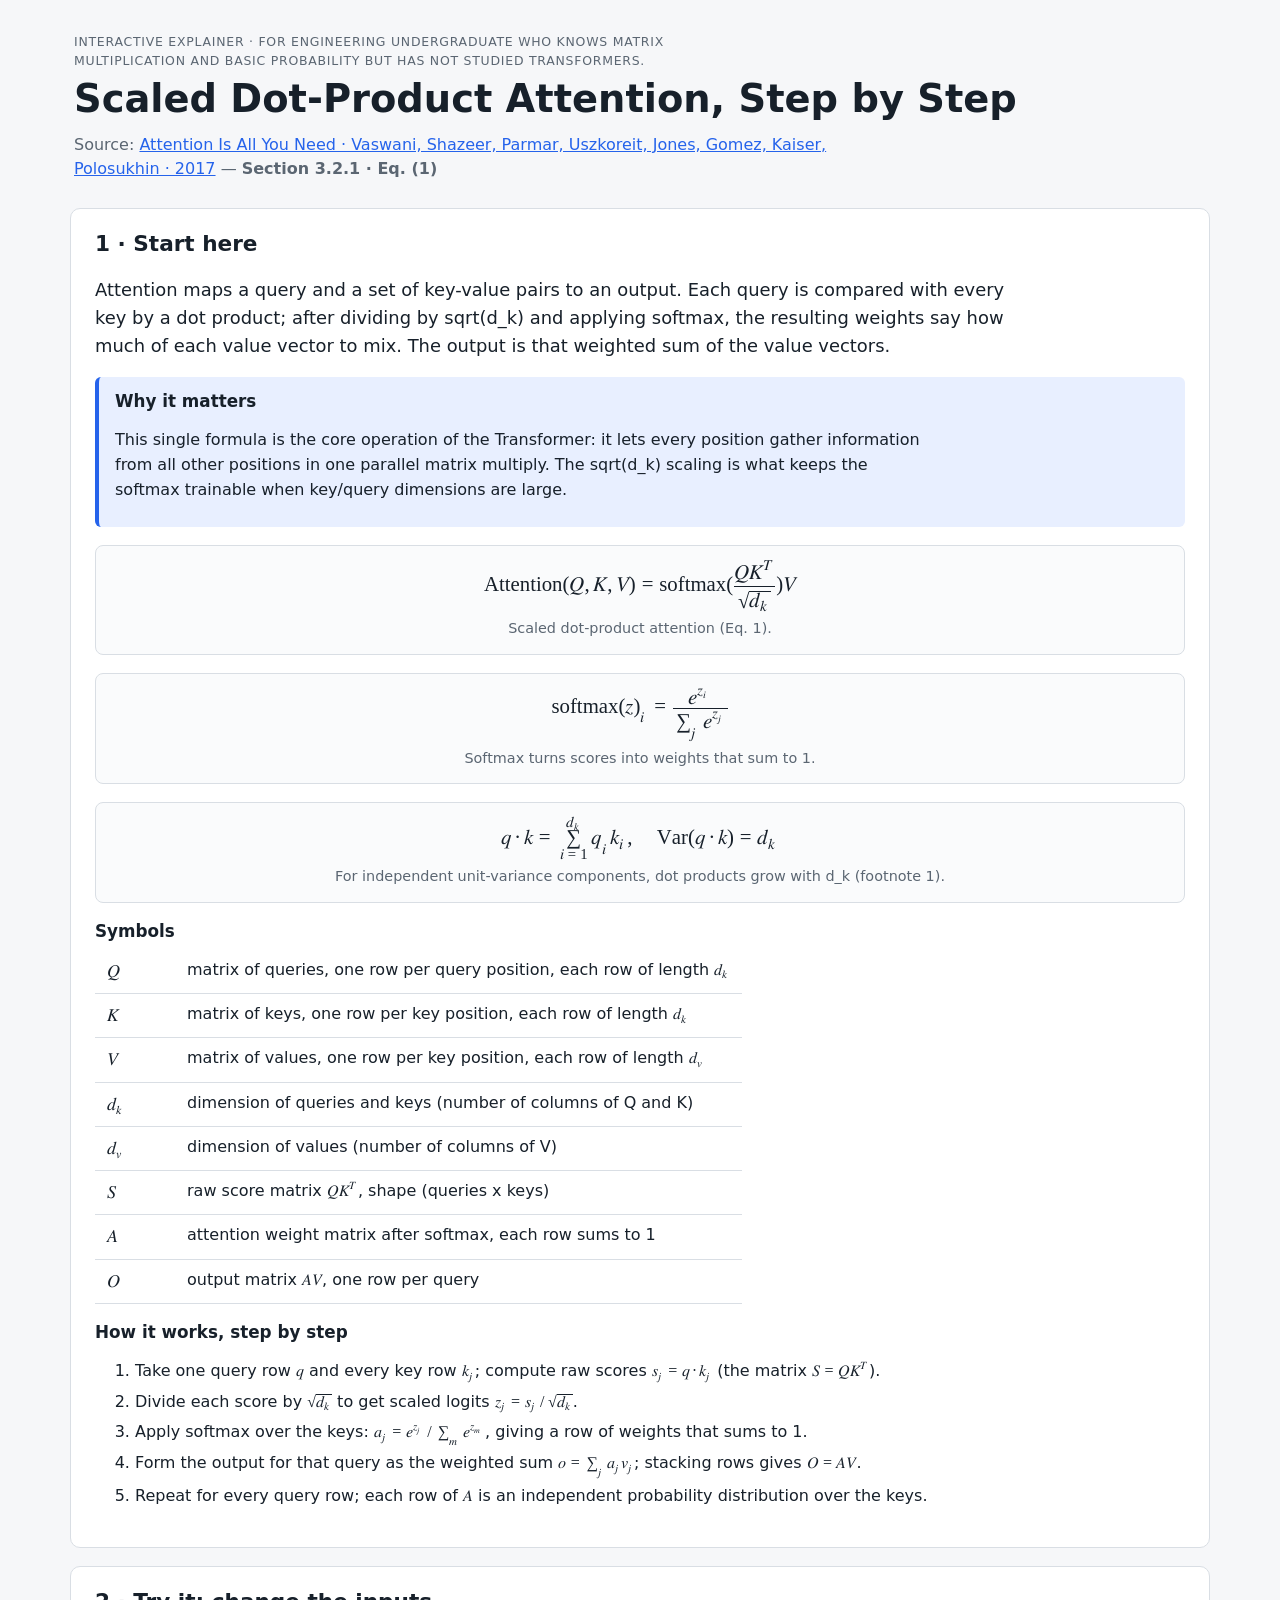
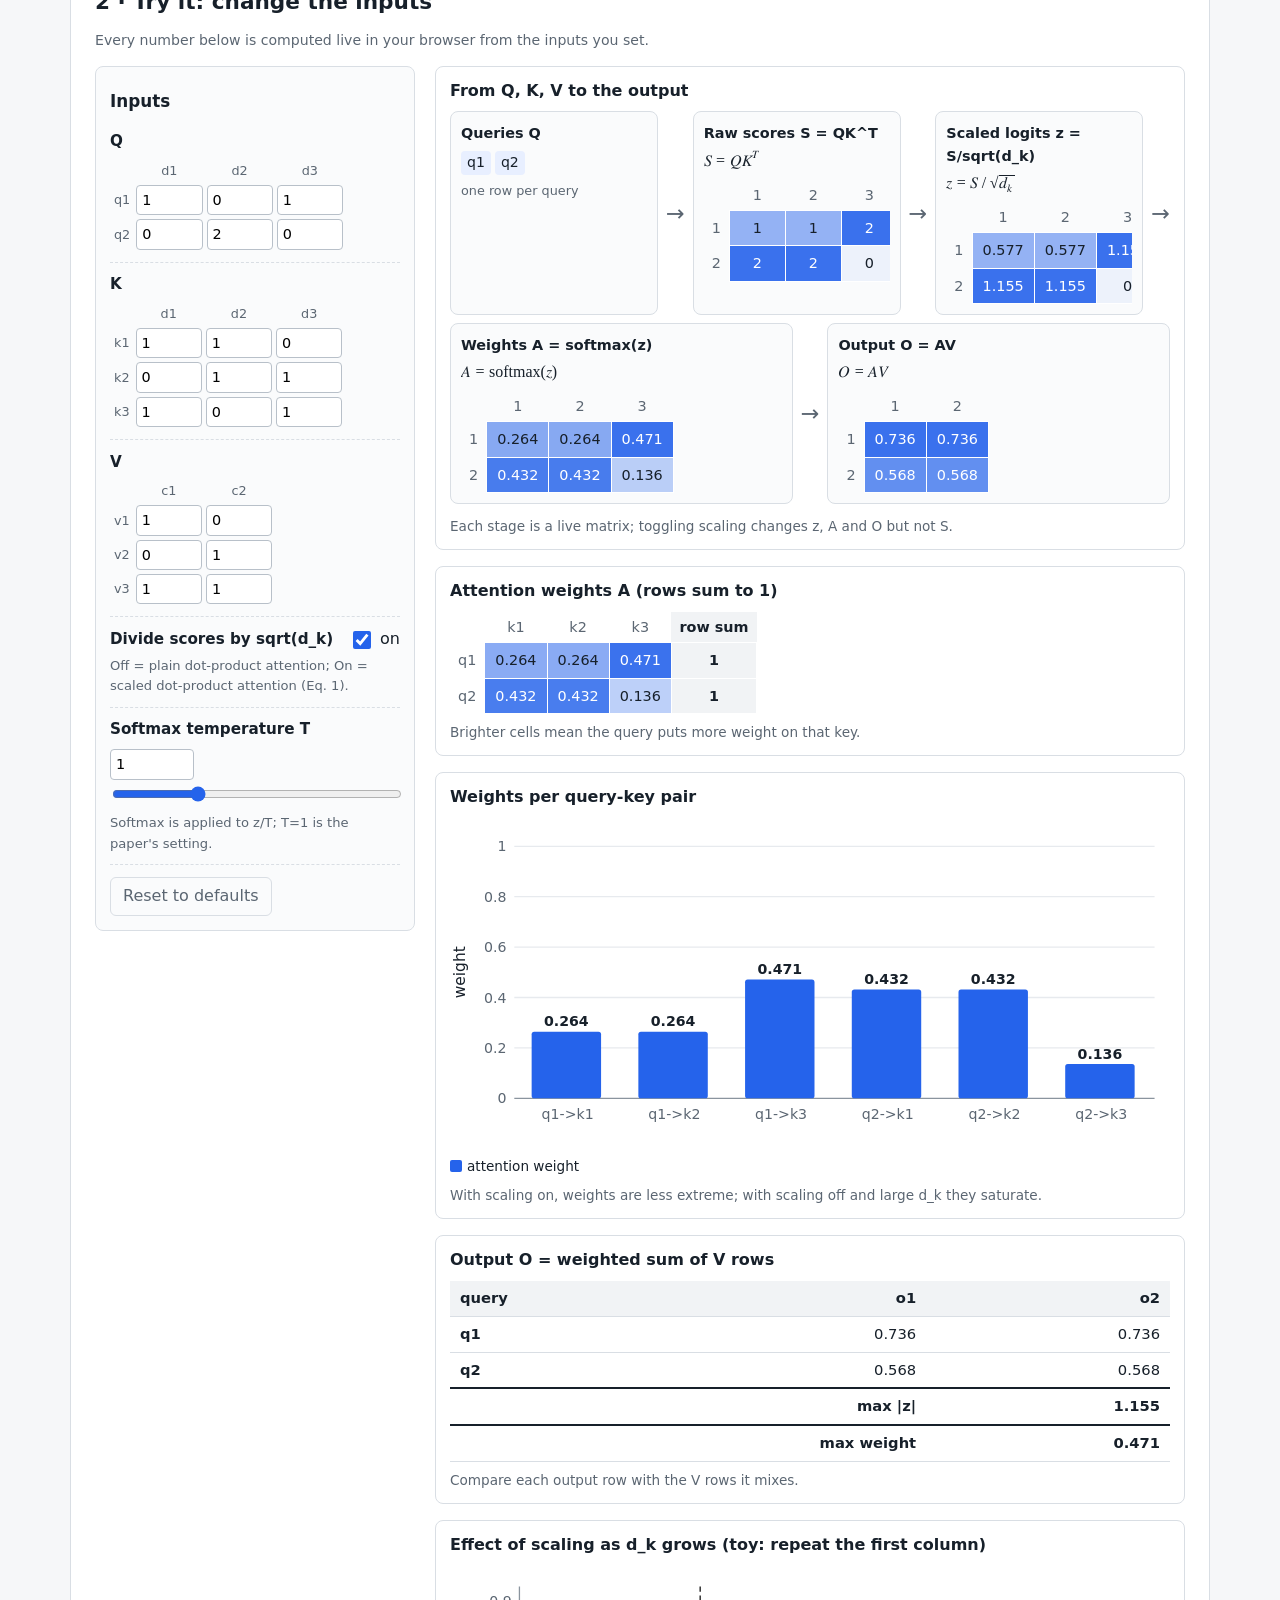
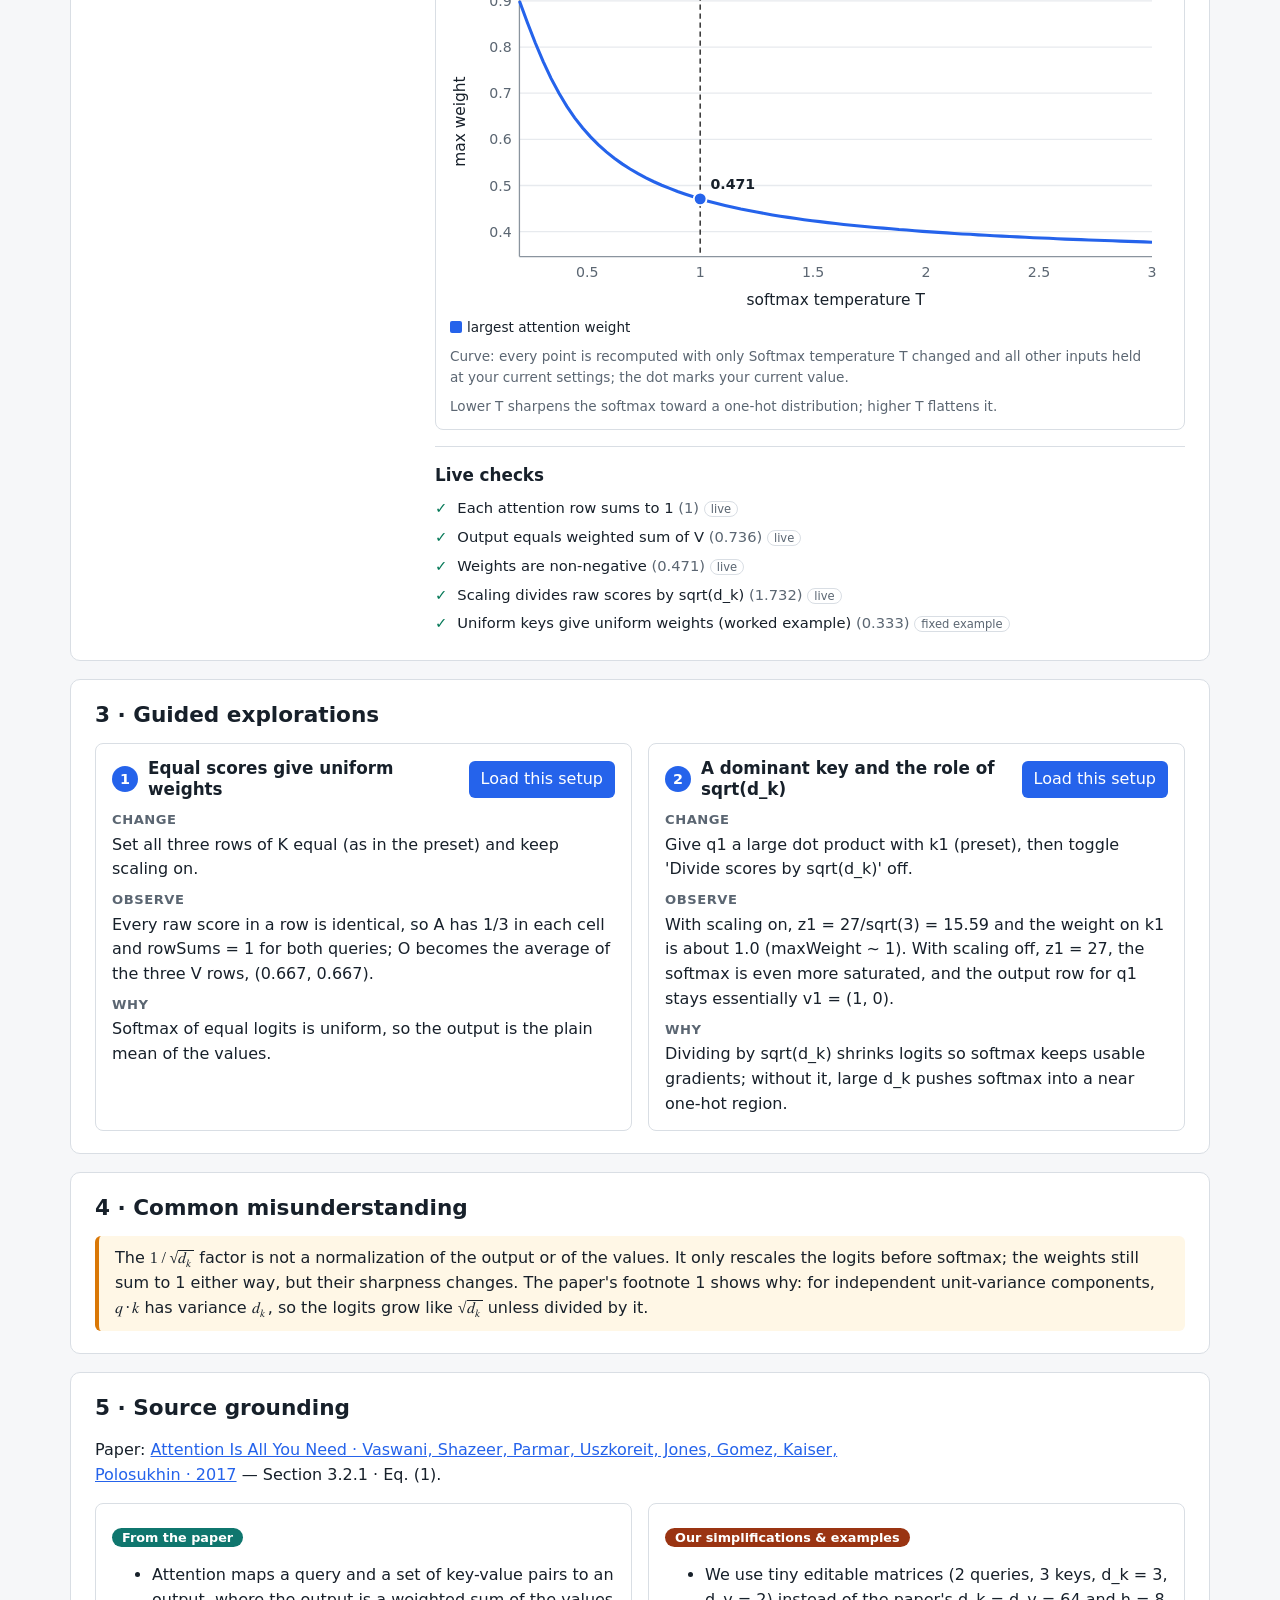
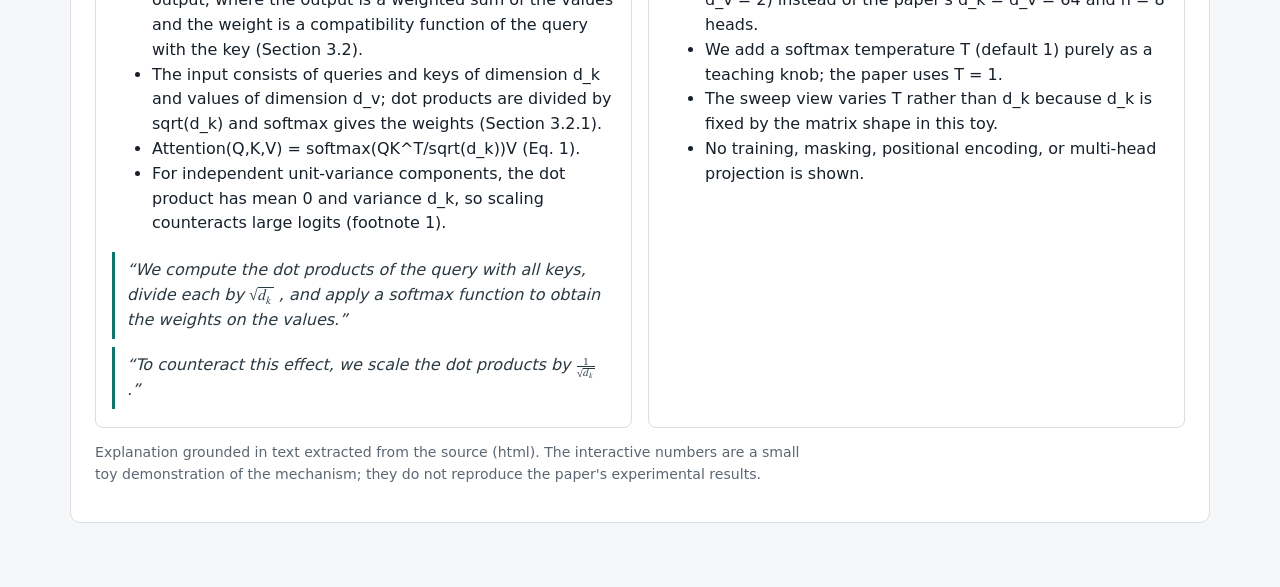
==== examples/attention/out/index.html @ ac7a3493 "Document architecture and add example input/output pairs" ====
<!doctype html>
<html lang="en">
<head>
<meta charset="utf-8">
<meta name="viewport" content="width=device-width, initial-scale=1">
<title>Scaled Dot-Product Attention, Step by Step</title>
<style>
:root {
  --bg: #f6f7f9; --card: #ffffff; --ink: #17202a; --muted: #5b6672; --line: #d9dee4;
  --accent: #2563eb; --accent-soft: #e8efff; --ok: #047857; --bad: #b91c1c; --warn-bg: #fff7e6;
  --paper: #0f766e; --ours: #9a3412;
  color-scheme: light;
  font-family: system-ui, -apple-system, "Segoe UI", Roboto, sans-serif;
  background: var(--bg); color: var(--ink);
}
* { box-sizing: border-box; }
body { margin: 0; line-height: 1.55; font-size: 16px; }
main { max-width: 1180px; margin: 0 auto; padding: 24px 20px 64px; }
h1, h2, h3 { line-height: 1.25; }
h1 { font-size: clamp(1.7rem, 3.2vw, 2.4rem); margin: 4px 0 10px; }
h2 { font-size: 1.35rem; margin: 0 0 14px; }
h3 { font-size: 1.05rem; margin: 18px 0 8px; }
p { max-width: 80ch; }
a { color: var(--accent); }
section { background: var(--card); border: 1px solid var(--line); border-radius: 10px; padding: 22px 24px; margin-top: 18px; }
.hero { padding: 8px 4px; }
.kicker { text-transform: uppercase; letter-spacing: .06em; font-size: .78rem; color: var(--muted); margin: 0; }
.paper { color: var(--muted); margin: 0; overflow-wrap: anywhere; }
.lead { font-size: 1.12rem; }
.why { background: var(--accent-soft); border-left: 4px solid var(--accent); padding: 4px 16px 8px; border-radius: 6px; }
.why h3 { margin-top: 10px; }
.equation { margin: 18px 0; padding: 14px; background: #fafbfc; border: 1px solid var(--line); border-radius: 8px; overflow-x: auto; }
.equation math { font-size: 1.3em; }
.equation figcaption { font-size: .9rem; color: var(--muted); text-align: center; margin-top: 6px; }
table { border-collapse: collapse; }
.symbols th, .symbols td { border-bottom: 1px solid var(--line); padding: 8px 12px; text-align: left; vertical-align: top; }
.symbols th { min-width: 80px; font-weight: 400; font-size: 1.1em; }
.walk li { margin-bottom: 6px; }
.small { font-size: .88rem; }
.muted { color: var(--muted); }
.scroll-x { overflow-x: auto; max-width: 100%; }

.lab { display: grid; grid-template-columns: minmax(250px, 320px) minmax(0, 1fr); gap: 20px; align-items: start; }
.panel { background: #fafbfc; border: 1px solid var(--line); border-radius: 8px; padding: 6px 14px 14px; position: sticky; top: 10px; max-height: calc(100vh - 20px); overflow-y: auto; }
.ctl { padding: 10px 0; border-bottom: 1px dashed var(--line); }
.ctl-head { display: flex; justify-content: space-between; align-items: center; gap: 8px; flex-wrap: wrap; }
.ctl-label { font-weight: 600; font-size: .95rem; }
.ctl-help { font-size: .82rem; color: var(--muted); margin-top: 4px; }
.ctl input[type=range] { width: 100%; margin-top: 6px; accent-color: var(--accent); }
.ctl input[type=number] { width: 5.8em; padding: 3px 5px; border: 1px solid #b8c0c9; border-radius: 4px; font: inherit; font-size: .9rem; }
.ctl select { width: 100%; margin-top: 6px; padding: 5px; font: inherit; }
.vec-grid { display: grid; grid-template-columns: repeat(auto-fill, minmax(84px, 1fr)); gap: 6px; margin-top: 6px; }
.vec-cell { display: flex; flex-direction: column; font-size: .8rem; color: var(--muted); }
.vec-cell input { width: 100% !important; }
.mat-input { margin-top: 6px; font-size: .8rem; }
.mat-input th { color: var(--muted); font-weight: 500; padding: 2px 4px; }
.mat-input td { padding: 2px; }
.mat-input input { width: 4.6em !important; }
.switch { display: inline-flex; align-items: center; gap: 6px; cursor: pointer; }
.switch input { width: 18px; height: 18px; accent-color: var(--accent); }
button { font: inherit; cursor: pointer; border-radius: 6px; }
.ghost { margin-top: 12px; background: none; border: 1px solid var(--line); padding: 6px 12px; color: var(--muted); }
.ghost:hover { border-color: var(--accent); color: var(--accent); }

.stage { min-width: 0; }
#views { display: grid; grid-template-columns: repeat(auto-fit, minmax(min(100%, 420px), 1fr)); gap: 16px; }
.view { margin: 0; border: 1px solid var(--line); border-radius: 8px; padding: 12px 14px; background: #fff; min-width: 0; }
.view.wide, .view-pipeline, .view-table { grid-column: 1 / -1; }
.view figcaption { font-weight: 600; margin-bottom: 8px; }
.caption { font-size: .85rem; color: var(--muted); margin: 8px 0 0; }
svg.chart { width: 100%; height: auto; display: block; font-family: inherit; }
svg .grid { stroke: #e7eaee; }
svg .axis { stroke: #8a949e; }
svg .tick { font-size: 11px; fill: var(--muted); }
svg .val { font-size: 11px; fill: var(--ink); font-weight: 600; }
svg .axis-label { font-size: 12px; fill: var(--ink); }
svg .marker { stroke: #111; stroke-dasharray: 4 3; }
.custom-svg svg { width: 100%; height: auto; max-height: 420px; }
.legend { display: flex; flex-wrap: wrap; gap: 14px; font-size: .85rem; margin-top: 4px; }
.legend i { display: inline-block; width: 12px; height: 12px; border-radius: 2px; margin-right: 5px; vertical-align: -1px; }
.heat { font-variant-numeric: tabular-nums; font-size: .9rem; }
.heat th { color: var(--muted); font-weight: 500; padding: 4px 8px; }
.heat td { padding: 6px 10px; text-align: center; border: 1px solid #fff; min-width: 56px; }
.heat .sum { background: #f1f3f5; font-weight: 600; color: var(--ink); }
.data { font-variant-numeric: tabular-nums; width: 100%; font-size: .92rem; }
.data th, .data td { padding: 6px 10px; border-bottom: 1px solid var(--line); text-align: right; }
.data th:first-child { text-align: left; }
.data tr:first-child th { background: #f1f3f5; text-align: right; }
.data tr:first-child th:first-child { text-align: left; }
.data .foot th, .data .foot td { font-weight: 700; border-top: 2px solid var(--ink); text-align: right; }
.pipeline { display: flex; flex-wrap: wrap; align-items: stretch; gap: 8px; padding-bottom: 4px; }
.step { flex: 1 1 170px; min-width: 0; overflow-x: auto; border: 1px solid var(--line); border-radius: 8px; padding: 10px; background: #fafbfc; }
.step-label { font-weight: 600; font-size: .9rem; }
.step-math { margin: 4px 0; overflow-x: auto; }
.step-value { margin-top: 6px; }
.step-note { font-size: .8rem; color: var(--muted); margin-top: 6px; }
.arrow { align-self: center; font-size: 1.4rem; color: var(--muted); }
.chips { display: flex; flex-wrap: wrap; gap: 4px; }
.chips span { background: var(--accent-soft); border-radius: 4px; padding: 1px 6px; font-variant-numeric: tabular-nums; font-size: .88rem; }
.big { font-size: 1.4rem; font-weight: 700; font-variant-numeric: tabular-nums; }
.readout { display: grid; grid-template-columns: repeat(auto-fit, minmax(150px, 1fr)); gap: 10px; }
.ro { border: 1px solid var(--line); border-radius: 8px; padding: 10px; }
.ro-label { font-size: .85rem; color: var(--muted); }
.ro-value { font-size: 1.45rem; font-weight: 700; font-variant-numeric: tabular-nums; }
.ro-note { font-size: .8rem; color: var(--muted); }
.unit { font-size: .9rem; font-weight: 500; color: var(--muted); }
.warn { background: var(--warn-bg); border: 1px solid #f0c36d; padding: 8px 12px; border-radius: 6px; margin-bottom: 12px; }
.checks { margin-top: 16px; border-top: 1px solid var(--line); }
.checks ul { list-style: none; padding: 0; margin: 0; }
.checks li { padding: 3px 0; font-size: .92rem; }
.checks .mark { display: inline-block; width: 1.2em; font-weight: 700; }
.checks .pass .mark { color: var(--ok); }
.checks .fail .mark { color: var(--bad); }
.checks .shown { color: var(--muted); font-variant-numeric: tabular-nums; }
.checks .tag { font-size: .72rem; color: var(--muted); border: 1px solid var(--line); border-radius: 10px; padding: 0 6px; }

.explorations { display: grid; grid-template-columns: repeat(auto-fit, minmax(min(100%, 380px), 1fr)); gap: 16px; }
.explore { border: 1px solid var(--line); border-radius: 8px; padding: 14px 16px; }
.explore header { display: flex; align-items: center; gap: 10px; flex-wrap: wrap; }
.explore h3 { margin: 0; flex: 1; }
.num { background: var(--accent); color: #fff; border-radius: 50%; width: 26px; height: 26px; display: inline-grid; place-items: center; font-weight: 700; font-size: .9rem; }
.preset { background: var(--accent); color: #fff; border: 0; padding: 6px 12px; }
.preset:hover, .preset.active { background: #1d4ed8; }
.explore dl { margin: 10px 0 0; }
.explore dt { font-weight: 700; font-size: .82rem; text-transform: uppercase; letter-spacing: .04em; color: var(--muted); margin-top: 8px; }
.explore dd { margin: 2px 0 0; }
.callout { background: var(--warn-bg); border-left: 4px solid #d97706; padding: 10px 16px; border-radius: 6px; }
.grid2 { display: grid; grid-template-columns: repeat(auto-fit, minmax(min(100%, 320px), 1fr)); gap: 16px; }
.ground { border: 1px solid var(--line); border-radius: 8px; padding: 4px 16px 10px; }
.badge { font-size: .8rem; padding: 2px 10px; border-radius: 12px; color: #fff; }
.badge.paper { background: var(--paper); }
.badge.ours { background: var(--ours); }
blockquote { margin: 8px 0; padding: 6px 12px; border-left: 3px solid var(--paper); color: #2b3a42; font-style: italic; }
code.tex { background: #f1f3f5; padding: 1px 4px; border-radius: 3px; }
@media (max-width: 820px) {
  .lab { grid-template-columns: 1fr; }
  .panel { position: static; max-height: none; }
  section { padding: 16px; }
  main { padding: 16px 14px 48px; }
}

</style>
</head>
<body>
<main>

<header class="hero">
  <p class="kicker">Interactive explainer · for Engineering undergraduate who knows matrix multiplication and basic probability but has not studied Transformers.</p>
  <h1>Scaled Dot-Product Attention, Step by Step</h1>
  <p class="paper">Source: <a href="https://arxiv.org/html/1706.03762v7">Attention Is All You Need · Vaswani, Shazeer, Parmar, Uszkoreit, Jones, Gomez, Kaiser, Polosukhin · 2017</a> — <strong>Section 3.2.1 · Eq. (1)</strong></p>
</header>

<section id="start" aria-labelledby="h-start">
  <h2 id="h-start">1 · Start here</h2>
  <p class="lead">Attention maps a query and a set of key-value pairs to an output. Each query is compared with every key by a dot product; after dividing by sqrt(d_k) and applying softmax, the resulting weights say how much of each value vector to mix. The output is that weighted sum of the value vectors.</p>
  <div class="why"><h3>Why it matters</h3><p>This single formula is the core operation of the Transformer: it lets every position gather information from all other positions in one parallel matrix multiply. The sqrt(d_k) scaling is what keeps the softmax trainable when key/query dimensions are large.</p></div>
  <figure class='equation'><math xmlns="http://www.w3.org/1998/Math/MathML" display="block"><mrow><mrow><mi mathvariant="normal">A</mi><mi mathvariant="normal">t</mi><mi mathvariant="normal">t</mi><mi mathvariant="normal">e</mi><mi mathvariant="normal">n</mi><mi mathvariant="normal">t</mi><mi mathvariant="normal">i</mi><mi mathvariant="normal">o</mi><mi mathvariant="normal">n</mi></mrow><mo stretchy="false">&#x00028;</mo><mi>Q</mi><mo>&#x0002C;</mo><mi>K</mi><mo>&#x0002C;</mo><mi>V</mi><mo stretchy="false">&#x00029;</mo><mo>&#x0003D;</mo><mrow><mi mathvariant="normal">s</mi><mi mathvariant="normal">o</mi><mi mathvariant="normal">f</mi><mi mathvariant="normal">t</mi><mi mathvariant="normal">m</mi><mi mathvariant="normal">a</mi><mi mathvariant="normal">x</mi></mrow><mspace width="negativethinmathspace" /><mrow><mo stretchy="true" fence="true" form="prefix">&#x00028;</mo><mfrac><mrow><mi>Q</mi><msup><mi>K</mi><mrow><mi>T</mi></mrow></msup></mrow><mrow><msqrt><mrow><msub><mi>d</mi><mrow><mi>k</mi></mrow></msub></mrow></msqrt></mrow></mfrac><mo stretchy="true" fence="true" form="postfix">&#x00029;</mo></mrow><mi>V</mi></mrow></math><figcaption>Scaled dot-product attention (Eq. 1).</figcaption></figure><figure class='equation'><math xmlns="http://www.w3.org/1998/Math/MathML" display="block"><mrow><mrow><mi mathvariant="normal">s</mi><mi mathvariant="normal">o</mi><mi mathvariant="normal">f</mi><mi mathvariant="normal">t</mi><mi mathvariant="normal">m</mi><mi mathvariant="normal">a</mi><mi mathvariant="normal">x</mi></mrow><mo stretchy="false">&#x00028;</mo><mi>z</mi><msub><mo stretchy="false">&#x00029;</mo><mi>i</mi></msub><mo>&#x0003D;</mo><mfrac><mrow><msup><mi>e</mi><mrow><msub><mi>z</mi><mi>i</mi></msub></mrow></msup></mrow><mrow><msub><mo>&#x02211;</mo><mi>j</mi></msub><msup><mi>e</mi><mrow><msub><mi>z</mi><mi>j</mi></msub></mrow></msup></mrow></mfrac></mrow></math><figcaption>Softmax turns scores into weights that sum to 1.</figcaption></figure><figure class='equation'><math xmlns="http://www.w3.org/1998/Math/MathML" display="block"><mrow><mi>q</mi><mo>&#x000B7;</mo><mi>k</mi><mo>&#x0003D;</mo><munderover><mo>&#x02211;</mo><mrow><mi>i</mi><mo>&#x0003D;</mo><mn>1</mn></mrow><mrow><msub><mi>d</mi><mrow><mi>k</mi></mrow></msub></mrow></munderover><msub><mi>q</mi><mrow><mi>i</mi></mrow></msub><msub><mi>k</mi><mrow><mi>i</mi></mrow></msub><mo>&#x0002C;</mo><mspace width="1em" /><mrow><mi mathvariant="normal">V</mi><mi mathvariant="normal">a</mi><mi mathvariant="normal">r</mi></mrow><mo stretchy="false">&#x00028;</mo><mi>q</mi><mo>&#x000B7;</mo><mi>k</mi><mo stretchy="false">&#x00029;</mo><mo>&#x0003D;</mo><msub><mi>d</mi><mrow><mi>k</mi></mrow></msub></mrow></math><figcaption>For independent unit-variance components, dot products grow with d_k (footnote 1).</figcaption></figure>
  <h3>Symbols</h3>
  <div class="scroll-x"><table class="symbols"><tbody><tr><th scope='row'><math xmlns="http://www.w3.org/1998/Math/MathML" display="inline"><mrow><mi>Q</mi></mrow></math></th><td>matrix of queries, one row per query position, each row of length <math xmlns="http://www.w3.org/1998/Math/MathML" display="inline"><mrow><msub><mi>d</mi><mi>k</mi></msub></mrow></math></td></tr><tr><th scope='row'><math xmlns="http://www.w3.org/1998/Math/MathML" display="inline"><mrow><mi>K</mi></mrow></math></th><td>matrix of keys, one row per key position, each row of length <math xmlns="http://www.w3.org/1998/Math/MathML" display="inline"><mrow><msub><mi>d</mi><mi>k</mi></msub></mrow></math></td></tr><tr><th scope='row'><math xmlns="http://www.w3.org/1998/Math/MathML" display="inline"><mrow><mi>V</mi></mrow></math></th><td>matrix of values, one row per key position, each row of length <math xmlns="http://www.w3.org/1998/Math/MathML" display="inline"><mrow><msub><mi>d</mi><mi>v</mi></msub></mrow></math></td></tr><tr><th scope='row'><math xmlns="http://www.w3.org/1998/Math/MathML" display="inline"><mrow><msub><mi>d</mi><mi>k</mi></msub></mrow></math></th><td>dimension of queries and keys (number of columns of Q and K)</td></tr><tr><th scope='row'><math xmlns="http://www.w3.org/1998/Math/MathML" display="inline"><mrow><msub><mi>d</mi><mi>v</mi></msub></mrow></math></th><td>dimension of values (number of columns of V)</td></tr><tr><th scope='row'><math xmlns="http://www.w3.org/1998/Math/MathML" display="inline"><mrow><mi>S</mi></mrow></math></th><td>raw score matrix <math xmlns="http://www.w3.org/1998/Math/MathML" display="inline"><mrow><mi>Q</mi><msup><mi>K</mi><mrow><mi>T</mi></mrow></msup></mrow></math>, shape (queries x keys)</td></tr><tr><th scope='row'><math xmlns="http://www.w3.org/1998/Math/MathML" display="inline"><mrow><mi>A</mi></mrow></math></th><td>attention weight matrix after softmax, each row sums to 1</td></tr><tr><th scope='row'><math xmlns="http://www.w3.org/1998/Math/MathML" display="inline"><mrow><mi>O</mi></mrow></math></th><td>output matrix <math xmlns="http://www.w3.org/1998/Math/MathML" display="inline"><mrow><mi>A</mi><mi>V</mi></mrow></math>, one row per query</td></tr></tbody></table></div>
  <h3>How it works, step by step</h3><ol class="walk"><li>Take one query row <math xmlns="http://www.w3.org/1998/Math/MathML" display="inline"><mrow><mi>q</mi></mrow></math> and every key row <math xmlns="http://www.w3.org/1998/Math/MathML" display="inline"><mrow><msub><mi>k</mi><mi>j</mi></msub></mrow></math>; compute raw scores <math xmlns="http://www.w3.org/1998/Math/MathML" display="inline"><mrow><msub><mi>s</mi><mi>j</mi></msub><mo>&#x0003D;</mo><mi>q</mi><mo>&#x000B7;</mo><msub><mi>k</mi><mi>j</mi></msub></mrow></math> (the matrix <math xmlns="http://www.w3.org/1998/Math/MathML" display="inline"><mrow><mi>S</mi><mo>&#x0003D;</mo><mi>Q</mi><msup><mi>K</mi><mrow><mi>T</mi></mrow></msup></mrow></math>).</li><li>Divide each score by <math xmlns="http://www.w3.org/1998/Math/MathML" display="inline"><mrow><msqrt><mrow><msub><mi>d</mi><mi>k</mi></msub></mrow></msqrt></mrow></math> to get scaled logits <math xmlns="http://www.w3.org/1998/Math/MathML" display="inline"><mrow><msub><mi>z</mi><mi>j</mi></msub><mo>&#x0003D;</mo><msub><mi>s</mi><mi>j</mi></msub><mo>&#x0002F;</mo><msqrt><mrow><msub><mi>d</mi><mi>k</mi></msub></mrow></msqrt></mrow></math>.</li><li>Apply softmax over the keys: <math xmlns="http://www.w3.org/1998/Math/MathML" display="inline"><mrow><msub><mi>a</mi><mi>j</mi></msub><mo>&#x0003D;</mo><msup><mi>e</mi><mrow><msub><mi>z</mi><mi>j</mi></msub></mrow></msup><mo>&#x0002F;</mo><msub><mo>&#x02211;</mo><mi>m</mi></msub><msup><mi>e</mi><mrow><msub><mi>z</mi><mi>m</mi></msub></mrow></msup></mrow></math>, giving a row of weights that sums to 1.</li><li>Form the output for that query as the weighted sum <math xmlns="http://www.w3.org/1998/Math/MathML" display="inline"><mrow><mi>o</mi><mo>&#x0003D;</mo><msub><mo>&#x02211;</mo><mi>j</mi></msub><msub><mi>a</mi><mi>j</mi></msub><msub><mi>v</mi><mi>j</mi></msub></mrow></math>; stacking rows gives <math xmlns="http://www.w3.org/1998/Math/MathML" display="inline"><mrow><mi>O</mi><mo>&#x0003D;</mo><mi>A</mi><mi>V</mi></mrow></math>.</li><li>Repeat for every query row; each row of <math xmlns="http://www.w3.org/1998/Math/MathML" display="inline"><mrow><mi>A</mi></mrow></math> is an independent probability distribution over the keys.</li></ol>
</section>

<section id="lab" aria-labelledby="h-lab">
  <h2 id="h-lab">2 · Try it: change the inputs</h2>
  <p class="muted small">Every number below is computed live in your browser from the inputs you set.</p>
  <div class="lab">
    <aside class="panel" aria-label="Controls">
      <h3>Inputs</h3>
      <div id="controls"></div>
      <button id="reset" type="button" class="ghost">Reset to defaults</button>
    </aside>
    <div class="stage">
      <div id="lab-error" class="warn" role="status" hidden></div>
      <div id="views"></div>
      <div class="checks"><h3>Live checks</h3><ul id="live-checks"></ul></div>
    </div>
  </div>
</section>

<section id="guided" aria-labelledby="h-guided">
  <h2 id="h-guided">3 · Guided explorations</h2>
  <div class="explorations"><article class='explore'><header><span class='num'>1</span><h3>Equal scores give uniform weights</h3><button class='preset' type='button' data-preset='0'>Load this setup</button></header><dl><dt>Change</dt><dd>Set all three rows of K equal (as in the preset) and keep scaling on.</dd><dt>Observe</dt><dd>Every raw score in a row is identical, so A has 1/3 in each cell and rowSums = 1 for both queries; O becomes the average of the three V rows, (0.667, 0.667).</dd><dt>Why</dt><dd>Softmax of equal logits is uniform, so the output is the plain mean of the values.</dd></dl></article><article class='explore'><header><span class='num'>2</span><h3>A dominant key and the role of sqrt(d_k)</h3><button class='preset' type='button' data-preset='1'>Load this setup</button></header><dl><dt>Change</dt><dd>Give q1 a large dot product with k1 (preset), then toggle 'Divide scores by sqrt(d_k)' off.</dd><dt>Observe</dt><dd>With scaling on, z1 = 27/sqrt(3) = 15.59 and the weight on k1 is about 1.0 (maxWeight ~ 1). With scaling off, z1 = 27, the softmax is even more saturated, and the output row for q1 stays essentially v1 = (1, 0).</dd><dt>Why</dt><dd>Dividing by sqrt(d_k) shrinks logits so softmax keeps usable gradients; without it, large d_k pushes softmax into a near one-hot region.</dd></dl></article></div>
</section>

<section id="pitfall" aria-labelledby="h-pitfall">
  <h2 id="h-pitfall">4 · Common misunderstanding</h2>
  <div class="callout">The <math xmlns="http://www.w3.org/1998/Math/MathML" display="inline"><mrow><mn>1</mn><mo>&#x0002F;</mo><msqrt><mrow><msub><mi>d</mi><mi>k</mi></msub></mrow></msqrt></mrow></math> factor is not a normalization of the output or of the values. It only rescales the logits before softmax; the weights still sum to 1 either way, but their sharpness changes. The paper's footnote 1 shows why: for independent unit-variance components, <math xmlns="http://www.w3.org/1998/Math/MathML" display="inline"><mrow><mi>q</mi><mo>&#x000B7;</mo><mi>k</mi></mrow></math> has variance <math xmlns="http://www.w3.org/1998/Math/MathML" display="inline"><mrow><msub><mi>d</mi><mi>k</mi></msub></mrow></math>, so the logits grow like <math xmlns="http://www.w3.org/1998/Math/MathML" display="inline"><mrow><msqrt><mrow><msub><mi>d</mi><mi>k</mi></msub></mrow></msqrt></mrow></math> unless divided by it.</div>
</section>

<section id="source" aria-labelledby="h-source">
  <h2 id="h-source">5 · Source grounding</h2>
  <p>Paper: <a href="https://arxiv.org/html/1706.03762v7">Attention Is All You Need · Vaswani, Shazeer, Parmar, Uszkoreit, Jones, Gomez, Kaiser, Polosukhin · 2017</a> — Section 3.2.1 · Eq. (1).</p>
  <div class="grid2">
    <div class="ground paper-side"><h3><span class="badge paper">From the paper</span></h3><ul class=''><li>Attention maps a query and a set of key-value pairs to an output, where the output is a weighted sum of the values and the weight is a compatibility function of the query with the key (Section 3.2).</li><li>The input consists of queries and keys of dimension d_k and values of dimension d_v; dot products are divided by sqrt(d_k) and softmax gives the weights (Section 3.2.1).</li><li>Attention(Q,K,V) = softmax(QK^T/sqrt(d_k))V (Eq. 1).</li><li>For independent unit-variance components, the dot product has mean 0 and variance d_k, so scaling counteracts large logits (footnote 1).</li></ul><blockquote>“We compute the dot products of the query with all keys, divide each by <math xmlns="http://www.w3.org/1998/Math/MathML" display="inline"><mrow><msqrt><mrow><msub><mi>d</mi><mrow><mi>k</mi></mrow></msub></mrow></msqrt></mrow></math> , and apply a softmax function to obtain the weights on the values.”</blockquote><blockquote>“To counteract this effect, we scale the dot products by <math xmlns="http://www.w3.org/1998/Math/MathML" display="inline"><mrow><mfrac><mrow><mn>1</mn></mrow><mrow><msqrt><mrow><msub><mi>d</mi><mrow><mi>k</mi></mrow></msub></mrow></msqrt></mrow></mfrac></mrow></math> .”</blockquote></div>
    <div class="ground ours"><h3><span class="badge ours">Our simplifications &amp; examples</span></h3><ul class=''><li>We use tiny editable matrices (2 queries, 3 keys, d_k = 3, d_v = 2) instead of the paper's d_k = d_v = 64 and h = 8 heads.</li><li>We add a softmax temperature T (default 1) purely as a teaching knob; the paper uses T = 1.</li><li>The sweep view varies T rather than d_k because d_k is fixed by the matrix shape in this toy.</li><li>No training, masking, positional encoding, or multi-head projection is shown.</li></ul></div>
  </div>
  <p class="muted small">Explanation grounded in text extracted from the source (html). The interactive numbers are a small toy demonstration of the mechanism; they do not reproduce the paper's experimental results.</p>
</section>

</main>
<script type="application/json" id="spec-data">{"digits": 3, "params": [{"id": "Q", "type": "matrix", "rows": 2, "cols": 3, "default": [[1, 0, 1], [0, 2, 0]], "min": -3, "max": 3, "step": 0.1, "fill": 0, "symbol": "Q", "row_labels": ["q1", "q2"], "col_labels": ["d1", "d2", "d3"], "plain_label": "Q"}, {"id": "K", "type": "matrix", "rows": 3, "cols": 3, "default": [[1, 1, 0], [0, 1, 1], [1, 0, 1]], "min": -3, "max": 3, "step": 0.1, "fill": 0, "symbol": "K", "row_labels": ["k1", "k2", "k3"], "col_labels": ["d1", "d2", "d3"], "plain_label": "K"}, {"id": "V", "type": "matrix", "rows": 3, "cols": 2, "default": [[1, 0], [0, 1], [1, 1]], "min": -3, "max": 3, "step": 0.1, "fill": 0, "symbol": "V", "row_labels": ["v1", "v2", "v3"], "col_labels": ["c1", "c2"], "plain_label": "V"}, {"id": "scale", "type": "toggle", "label": "Divide scores by sqrt(d_k)", "default": true, "help": "Off = plain dot-product attention; On = scaled dot-product attention (Eq. 1).", "plain_label": "Divide scores by sqrt(d_k)"}, {"id": "temperature", "type": "number", "label": "Softmax temperature T", "min": 0.2, "max": 3, "step": 0.1, "default": 1, "help": "Softmax is applied to z/T; T=1 is the paper's setting.", "plain_label": "Softmax temperature T"}], "views": [{"type": "pipeline", "title": "From Q, K, V to the output", "steps": [{"label": "Queries Q", "key": "qLabels", "note": "one row per query"}, {"label": "Raw scores S = QK^T", "key": "S", "latex": "S=QK^{T}", "math": "<math xmlns=\"http://www.w3.org/1998/Math/MathML\" display=\"inline\"><mrow><mi>S</mi><mo>&#x0003D;</mo><mi>Q</mi><msup><mi>K</mi><mrow><mi>T</mi></mrow></msup></mrow></math>"}, {"label": "Scaled logits z = S/sqrt(d_k)", "key": "Z", "latex": "z=S/\\sqrt{d_k}", "math": "<math xmlns=\"http://www.w3.org/1998/Math/MathML\" display=\"inline\"><mrow><mi>z</mi><mo>&#x0003D;</mo><mi>S</mi><mo>&#x0002F;</mo><msqrt><mrow><msub><mi>d</mi><mi>k</mi></msub></mrow></msqrt></mrow></math>"}, {"label": "Weights A = softmax(z)", "key": "A", "latex": "A=\\mathrm{softmax}(z)", "math": "<math xmlns=\"http://www.w3.org/1998/Math/MathML\" display=\"inline\"><mrow><mi>A</mi><mo>&#x0003D;</mo><mrow><mi mathvariant=\"normal\">s</mi><mi mathvariant=\"normal\">o</mi><mi mathvariant=\"normal\">f</mi><mi mathvariant=\"normal\">t</mi><mi mathvariant=\"normal\">m</mi><mi mathvariant=\"normal\">a</mi><mi mathvariant=\"normal\">x</mi></mrow><mo stretchy=\"false\">&#x00028;</mo><mi>z</mi><mo stretchy=\"false\">&#x00029;</mo></mrow></math>"}, {"label": "Output O = AV", "key": "O", "latex": "O=AV", "math": "<math xmlns=\"http://www.w3.org/1998/Math/MathML\" display=\"inline\"><mrow><mi>O</mi><mo>&#x0003D;</mo><mi>A</mi><mi>V</mi></mrow></math>"}], "caption": "Each stage is a live matrix; toggling scaling changes z, A and O but not S."}, {"type": "heatmap", "title": "Attention weights A (rows sum to 1)", "value": "A", "row_labels": "qLabels", "col_labels": "kLabels", "row_sums": true, "colormap": "sequential", "caption": "Brighter cells mean the query puts more weight on that key."}, {"type": "bars", "title": "Weights per query-key pair", "series": [{"key": "flatA", "label": "attention weight"}], "labels": "flatLabels", "y_label": "weight", "ymin": 0, "ymax": 1, "caption": "With scaling on, weights are less extreme; with scaling off and large d_k they saturate."}, {"type": "table", "title": "Output O = weighted sum of V rows", "columns": [{"label": "o1", "key": "Ocol0", "digits": 3}, {"label": "o2", "key": "Ocol1", "digits": 3}], "row_labels": "qLabels", "row_header": "query", "footer": [{"label": "max |z|", "key": "maxAbsZ"}, {"label": "max weight", "key": "maxWeight"}], "caption": "Compare each output row with the V rows it mixes."}, {"type": "sweep", "title": "Effect of scaling as d_k grows (toy: repeat the first column)", "x_param": "temperature", "y": [{"key": "maxWeight", "label": "largest attention weight"}], "x_label": "softmax temperature T", "y_label": "max weight", "caption": "Lower T sharpens the softmax toward a one-hot distribution; higher T flattens it."}], "checks": [{"id": "c1", "name": "Each attention row sums to 1"}, {"id": "c2", "name": "Output equals weighted sum of V"}, {"id": "c3", "name": "Weights are non-negative"}, {"id": "c4", "name": "Scaling divides raw scores by sqrt(d_k)"}, {"id": "c5", "name": "Uniform keys give uniform weights (worked example)", "params": {"Q": [[1, 0, 1], [0, 2, 0]], "K": [[1, 1, 0], [1, 1, 0], [1, 1, 0]], "V": [[1, 0], [0, 1], [1, 1]], "scale": true, "temperature": 1}}], "presets": [{"Q": [[1, 0, 1], [0, 2, 0]], "K": [[1, 1, 0], [1, 1, 0], [1, 1, 0]], "V": [[1, 0], [0, 1], [1, 1]], "scale": true, "temperature": 1}, {"Q": [[3, 3, 3], [0, 2, 0]], "K": [[3, 3, 3], [0, 0, 0], [0, 0, 0]], "V": [[1, 0], [0, 1], [1, 1]], "scale": true, "temperature": 1}]}</script>
<script>
window.__explainer = (function () {
  "use strict";
  var compute = (function compute(p) {
  var Q = p.Q, K = p.K, V = p.V;
  var nq = Q.length, nk = K.length, dk = Q[0].length, dv = V[0].length;
  var T = p.temperature > 0 ? p.temperature : 1;
  var denom = p.scale ? Math.sqrt(dk) : 1;
  var S = [], Z = [], A = [], O = [];
  var warning = null;
  for (var i = 0; i < nq; i++) {
    var srow = [], zrow = [];
    for (var j = 0; j < nk; j++) {
      var s = 0;
      for (var d = 0; d < dk; d++) s += Q[i][d] * K[j][d];
      srow.push(s);
      zrow.push(s / denom / T);
    }
    S.push(srow); Z.push(zrow);
    var m = -Infinity;
    for (var j2 = 0; j2 < nk; j2++) if (zrow[j2] > m) m = zrow[j2];
    var ex = [], sum = 0;
    for (var j3 = 0; j3 < nk; j3++) { var e = Math.exp(zrow[j3] - m); ex.push(e); sum += e; }
    var arow = [];
    for (var j4 = 0; j4 < nk; j4++) arow.push(ex[j4] / sum);
    A.push(arow);
    var orow = [];
    for (var c = 0; c < dv; c++) {
      var acc = 0;
      for (var j5 = 0; j5 < nk; j5++) acc += arow[j5] * V[j5][c];
      orow.push(acc);
    }
    O.push(orow);
  }
  var rowSums = [];
  for (var i2 = 0; i2 < nq; i2++) { var rs = 0; for (var j6 = 0; j6 < nk; j6++) rs += A[i2][j6]; rowSums.push(rs); }
  var maxAbsZ = 0;
  for (var i3 = 0; i3 < nq; i3++) for (var j7 = 0; j7 < nk; j7++) { var v = Math.abs(Z[i3][j7]); if (v > maxAbsZ) maxAbsZ = v; }
  var maxWeight = 0;
  for (var i4 = 0; i4 < nq; i4++) for (var j8 = 0; j8 < nk; j8++) if (A[i4][j8] > maxWeight) maxWeight = A[i4][j8];
  var qLabels = [], kLabels = [], vLabels = [];
  for (var i5 = 0; i5 < nq; i5++) qLabels.push('q' + (i5 + 1));
  for (var j9 = 0; j9 < nk; j9++) kLabels.push('k' + (j9 + 1));
  for (var j10 = 0; j10 < nk; j10++) vLabels.push('v' + (j10 + 1));
  var flatA = [];
  for (var i6 = 0; i6 < nq; i6++) for (var j11 = 0; j11 < nk; j11++) flatA.push(A[i6][j11]);
  var flatZ = [];
  for (var i7 = 0; i7 < nq; i7++) for (var j12 = 0; j12 < nk; j12++) flatZ.push(Z[i7][j12]);
  var flatLabels = [];
  for (var i8 = 0; i8 < nq; i8++) for (var j13 = 0; j13 < nk; j13++) flatLabels.push('q' + (i8 + 1) + '->k' + (j13 + 1));
  var Ocol0 = [], Ocol1 = [];
  for (var i9 = 0; i9 < nq; i9++) { Ocol0.push(O[i9][0]); Ocol1.push(O[i9][1]); }
  return {
    S: S, Z: Z, A: A, O: O,
    Ocol0: Ocol0, Ocol1: Ocol1,
    rowSums: rowSums,
    maxAbsZ: maxAbsZ,
    maxWeight: maxWeight,
    dk: dk, dv: dv, nq: nq, nk: nk,
    denom: denom,
    qLabels: qLabels, kLabels: kLabels, vLabels: vLabels,
    flatA: flatA, flatZ: flatZ, flatLabels: flatLabels,
    warning: warning
  };
});
  var checks = {
    "c1": { test: function (p, r) { return (r.rowSums.every(function(s){return Math.abs(s-1)<1e-9;})); }, show: function (p, r) { return (r.rowSums[0]); } },
    "c2": { test: function (p, r) { return ((function(){for(var i=0;i<r.nq;i++){for(var c=0;c<r.dv;c++){var acc=0;for(var j=0;j<r.nk;j++)acc+=r.A[i][j]*p.V[j][c];if(Math.abs(acc-r.O[i][c])>1e-9)return false;}}return true;})()); }, show: function (p, r) { return (r.O[0][0]); } },
    "c3": { test: function (p, r) { return (r.flatA.every(function(a){return a>=0;})); }, show: function (p, r) { return (r.maxWeight); } },
    "c4": { test: function (p, r) { return (Math.abs(r.Z[0][0] - r.S[0][0]/(p.scale?Math.sqrt(r.dk):1)/p.temperature) < 1e-9); }, show: function (p, r) { return (r.denom); } },
    "c5": { test: function (p, r) { return (Math.abs(r.A[0][0]-1/3)<1e-9 && Math.abs(r.A[0][1]-1/3)<1e-9 && Math.abs(r.A[0][2]-1/3)<1e-9); }, show: function (p, r) { return (r.A[0][0]); } }
  };
  var draw = {
    
  };
  return { compute: compute, checks: checks, draw: draw };
})();
</script>
<script>
/* Generic explainer runtime: builds controls from a parameter spec, runs the
   generated compute(p) function, and draws generic widgets. Contains no
   paper-specific content; everything specific comes from the embedded spec. */
(function () {
  "use strict";
  var SPEC = JSON.parse(document.getElementById("spec-data").textContent);
  var CODE = window.__explainer || {};
  var DIGITS = SPEC.digits || 3;
  var state = {};
  var controlsEl = document.getElementById("controls");
  var viewsEl = document.getElementById("views");
  var checksEl = document.getElementById("live-checks");
  var errorEl = document.getElementById("lab-error");
  var NS = "http://www.w3.org/2000/svg";
  var PALETTE = ["#2563eb", "#d97706", "#059669", "#db2777", "#7c3aed", "#0891b2"];

  /* ---------- helpers ---------- */
  function esc(s) {
    return String(s).replace(/[&<>"']/g, function (c) {
      return { "&": "&amp;", "<": "&lt;", ">": "&gt;", '"': "&quot;", "'": "&#39;" }[c];
    });
  }
  function clone(v) { return JSON.parse(JSON.stringify(v)); }
  function isNum(v) { return typeof v === "number"; }
  function fmt(v, digits) {
    var d = digits == null ? DIGITS : digits;
    if (v === null || v === undefined) return "—";
    if (typeof v === "boolean") return v ? "true" : "false";
    if (Array.isArray(v)) return v.map(function (x) { return fmt(x, d); }).join(", ");
    if (!isNum(v)) return esc(v);
    if (!isFinite(v)) return v > 0 ? "∞" : (v < 0 ? "−∞" : "undefined");
    if (v === 0) return "0";
    var a = Math.abs(v);
    if (Number.isInteger(v) && a < 1e7) return String(v).replace("-", "−");
    if (a >= 1e5 || a < Math.pow(10, -d)) return v.toExponential(2).replace("-", "−");
    return v.toFixed(d).replace("-", "−");
  }
  function el(tag, attrs, html) {
    var e = document.createElement(tag);
    if (attrs) for (var k in attrs) e.setAttribute(k, attrs[k]);
    if (html != null) e.innerHTML = html;
    return e;
  }
  function paramById(id) {
    for (var i = 0; i < SPEC.params.length; i++) if (SPEC.params[i].id === id) return SPEC.params[i];
    return null;
  }
  function dim(v, st) {
    if (typeof v === "string") return Math.max(1, Math.round(Number((st || state)[v]) || 1));
    return Math.max(1, Math.round(Number(v) || 1));
  }
  function clamp(x, p) {
    if (!isFinite(x)) x = 0;
    if (p.min != null && x < p.min) x = p.min;
    if (p.max != null && x > p.max) x = p.max;
    return x;
  }
  function fillValue(p, arr) {
    if (p.fill != null) return p.fill;
    if (arr && arr.length) return arr[arr.length - 1];
    return p.min != null ? p.min : 0;
  }
  function resizeVector(p, arr, n) {
    arr = Array.isArray(arr) ? arr.slice(0, n) : [];
    var f = fillValue(p, arr);
    while (arr.length < n) arr.push(f);
    return arr;
  }
  function resizeMatrix(p, m, rows, cols) {
    m = Array.isArray(m) ? m.slice(0, rows) : [];
    var f = p.fill != null ? p.fill : 0;
    for (var i = 0; i < rows; i++) {
      var row = Array.isArray(m[i]) ? m[i].slice(0, cols) : [];
      while (row.length < cols) row.push(f);
      m[i] = row;
    }
    return m;
  }
  function normalizeShapes(st) {
    SPEC.params.forEach(function (p) {
      if (p.type === "vector") st[p.id] = resizeVector(p, st[p.id], dim(p.length, st));
      if (p.type === "matrix") st[p.id] = resizeMatrix(p, st[p.id], dim(p.rows, st), dim(p.cols, st));
    });
    return st;
  }
  function defaults() {
    var st = {};
    SPEC.params.forEach(function (p) { st[p.id] = clone(p["default"]); });
    return normalizeShapes(st);
  }
  function run(st) { return CODE.compute(clone(st)); }
  function lookup(r, key) {
    if (Array.isArray(key)) return key;
    if (typeof key !== "string") return key;
    if (r && Object.prototype.hasOwnProperty.call(r, key)) return r[key];
    if (Object.prototype.hasOwnProperty.call(state, key)) return state[key];
    return undefined;
  }
  function entryLabel(p, i, j) {
    if (j != null) return (p.symbol || p.id) + "[" + (i + 1) + "," + (j + 1) + "]";
    if (p.labels && p.labels[i] != null) return esc(p.labels[i]);
    return (p.symbol || p.id) + "<sub>" + (i + 1) + "</sub>";
  }

  /* ---------- controls ---------- */
  function numberInput(p, value, onSet, label) {
    var inp = el("input", { type: "number", step: p.step != null ? p.step : "any", "aria-label": label });
    if (p.min != null) inp.min = p.min;
    if (p.max != null) inp.max = p.max;
    inp.value = value;
    inp.addEventListener("change", function () {
      var v = clamp(parseFloat(inp.value), p);
      inp.value = v;
      onSet(v);
    });
    return inp;
  }
  function buildControls() {
    controlsEl.innerHTML = "";
    SPEC.params.forEach(function (p) {
      var box = el("div", { "class": "ctl ctl-" + p.type, "data-param": p.id });
      var head = el("div", { "class": "ctl-head" });
      head.appendChild(el("span", { "class": "ctl-label", id: "lbl-" + p.id }, p.label || p.id));
      box.appendChild(head);
      if (p.type === "number") {
        var range = el("input", { type: "range", "aria-labelledby": "lbl-" + p.id, id: "ctl-" + p.id });
        range.min = p.min; range.max = p.max; range.step = p.step != null ? p.step : "any";
        range.value = state[p.id];
        var num = numberInput(p, state[p.id], function (v) {
          state[p.id] = v; range.value = v; onParamChange(p);
        }, (p.id) + " value");
        range.addEventListener("input", function () {
          state[p.id] = clamp(parseFloat(range.value), p); num.value = state[p.id]; onParamChange(p);
        });
        head.appendChild(num);
        box.appendChild(range);
      } else if (p.type === "toggle") {
        var cb = el("input", { type: "checkbox", id: "ctl-" + p.id, "aria-labelledby": "lbl-" + p.id });
        cb.checked = !!state[p.id];
        cb.addEventListener("change", function () { state[p.id] = cb.checked; onParamChange(p); });
        var sw = el("label", { "class": "switch" });
        sw.appendChild(cb);
        sw.appendChild(el("span", { "class": "switch-text" }, cb.checked ? "on" : "off"));
        cb.addEventListener("change", function () { sw.lastChild.textContent = cb.checked ? "on" : "off"; });
        head.appendChild(sw);
      } else if (p.type === "select") {
        var sel = el("select", { id: "ctl-" + p.id, "aria-labelledby": "lbl-" + p.id });
        (p.options || []).forEach(function (o) {
          var opt = el("option", null, esc(o.label != null ? o.label : o.value));
          opt.value = JSON.stringify(o.value);
          if (JSON.stringify(o.value) === JSON.stringify(state[p.id])) opt.selected = true;
          sel.appendChild(opt);
        });
        sel.addEventListener("change", function () { state[p.id] = JSON.parse(sel.value); onParamChange(p); });
        box.appendChild(sel);
      } else if (p.type === "vector") {
        var grid = el("div", { "class": "vec-grid" });
        state[p.id].forEach(function (v, i) {
          var cell = el("label", { "class": "vec-cell" });
          cell.appendChild(el("span", null, entryLabel(p, i)));
          cell.appendChild(numberInput(p, v, function (nv) { state[p.id][i] = nv; onParamChange(p); },
            p.id + " entry " + (i + 1)));
          grid.appendChild(cell);
        });
        box.appendChild(grid);
      } else if (p.type === "matrix") {
        var m = state[p.id];
        var table = el("table", { "class": "mat-input" });
        var thead = "<tr><th></th>";
        for (var c = 0; c < m[0].length; c++) thead += "<th>" + (p.col_labels && p.col_labels[c] != null ? esc(p.col_labels[c]) : "c" + (c + 1)) + "</th>";
        table.innerHTML = thead + "</tr>";
        m.forEach(function (row, i) {
          var tr = el("tr");
          tr.appendChild(el("th", null, p.row_labels && p.row_labels[i] != null ? esc(p.row_labels[i]) : "r" + (i + 1)));
          row.forEach(function (v, j) {
            var td = el("td");
            td.appendChild(numberInput(p, v, function (nv) { state[p.id][i][j] = nv; onParamChange(p); },
              p.id + " row " + (i + 1) + " column " + (j + 1)));
            tr.appendChild(td);
          });
          table.appendChild(tr);
        });
        var wrap = el("div", { "class": "scroll-x" });
        wrap.appendChild(table);
        box.appendChild(wrap);
      }
      if (p.help) box.appendChild(el("div", { "class": "ctl-help" }, p.help));
      controlsEl.appendChild(box);
    });
  }
  function dependsOnShape(id) {
    return SPEC.params.some(function (q) {
      return q.length === id || q.rows === id || q.cols === id;
    });
  }
  var pending = false;
  function onParamChange(p) {
    if (p && dependsOnShape(p.id)) { normalizeShapes(state); buildControls(); }
    if (!pending) { pending = true; requestAnimationFrame(function () { pending = false; render(); }); }
  }

  /* ---------- SVG primitives ---------- */
  function svg(w, h) {
    var s = document.createElementNS(NS, "svg");
    s.setAttribute("viewBox", "0 0 " + w + " " + h);
    s.setAttribute("class", "chart");
    s.setAttribute("role", "img");
    return s;
  }
  function add(parent, tag, attrs, text) {
    var e = document.createElementNS(NS, tag);
    for (var k in attrs) e.setAttribute(k, attrs[k]);
    if (text != null) e.textContent = text;
    parent.appendChild(e);
    return e;
  }
  function plain(v, d) { return fmt(v, d).replace(/&amp;/g, "&").replace(/&lt;/g, "<").replace(/&gt;/g, ">"); }
  function niceTicks(lo, hi, n) {
    if (lo === hi) { lo -= 1; hi += 1; }
    var span = hi - lo, step = Math.pow(10, Math.floor(Math.log10(span / n)));
    var err = span / n / step;
    if (err >= 7.5) step *= 10; else if (err >= 3.5) step *= 5; else if (err >= 1.5) step *= 2;
    var ticks = [], t = Math.ceil(lo / step - 1e-9) * step;
    for (; t <= hi + step * 1e-9; t += step) ticks.push(Math.abs(t) < step * 1e-9 ? 0 : t);
    return ticks;
  }
  function tickLabel(t) {
    var a = Math.abs(t);
    if (a !== 0 && (a >= 1e5 || a < 1e-3)) return t.toExponential(1);
    return String(parseFloat(t.toPrecision(6))).replace("-", "−");
  }
  function finite(arr) { return arr.filter(function (x) { return isNum(x) && isFinite(x); }); }

  /* ---------- widgets ---------- */
  function seriesList(v) {
    if (v.series) return v.series;
    if (v.values) return [{ key: v.values, label: v.value_label || "" }];
    return [];
  }
  function bars(v, r, box) {
    var series = seriesList(v).map(function (s) { return { s: s, data: lookup(r, s.key) || [] }; });
    var n = Math.max.apply(null, series.map(function (x) { return x.data.length; }).concat([0]));
    if (!n) { box.appendChild(el("p", { "class": "muted" }, "No values to show.")); return; }
    var labels = lookup(r, v.labels) || [];
    var all = [];
    series.forEach(function (x) { all = all.concat(finite(x.data)); });
    var lo = Math.min(0, v.ymin != null ? v.ymin : Math.min.apply(null, all.concat([0])));
    var hi = Math.max(v.ymax != null ? v.ymax : -Infinity, Math.max.apply(null, all.concat([0])));
    if (hi === lo) hi = lo + 1;
    if (v.ymax == null) hi += (hi - lo) * 0.1;
    if (v.ymin == null && lo < 0) lo -= (hi - lo) * 0.08;
    var W = 560, H = 260, L = 50, R = 12, T = 22, B = 42;
    var s = svg(W, H), pw = W - L - R, ph = H - T - B;
    var Y = function (y) { return T + ph - (y - lo) / (hi - lo) * ph; };
    niceTicks(lo, hi, 5).forEach(function (t) {
      add(s, "line", { x1: L, x2: W - R, y1: Y(t), y2: Y(t), "class": t === 0 ? "axis" : "grid" });
      add(s, "text", { x: L - 6, y: Y(t) + 4, "text-anchor": "end", "class": "tick" }, tickLabel(t));
    });
    var gw = pw / n, bw = Math.min(56, gw * 0.8 / series.length);
    for (var i = 0; i < n; i++) {
      series.forEach(function (x, k) {
        var val = x.data[i];
        if (!isNum(val) || !isFinite(val)) return;
        var x0 = L + gw * i + (gw - bw * series.length) / 2 + bw * k;
        var y0 = Y(Math.max(0, val)), y1 = Y(Math.min(0, val));
        var rect = add(s, "rect", { x: x0, y: y0, width: bw - 2, height: Math.max(1, y1 - y0), fill: x.s.color || PALETTE[k % PALETTE.length], rx: 2 });
        add(rect, "title", {}, plain(val));
        add(s, "text", { x: x0 + (bw - 2) / 2, y: (val >= 0 ? y0 - 4 : y1 + 12), "text-anchor": "middle", "class": "val" }, plain(val));
      });
      add(s, "text", { x: L + gw * i + gw / 2, y: H - B + 16, "text-anchor": "middle", "class": "tick" },
        labels[i] != null ? String(labels[i]) : String(i + 1));
    }
    if (v.y_label) add(s, "text", { x: 12, y: T + ph / 2, transform: "rotate(-90 12 " + (T + ph / 2) + ")", "text-anchor": "middle", "class": "axis-label" }, v.y_label);
    if (v.x_label) add(s, "text", { x: L + pw / 2, y: H - 6, "text-anchor": "middle", "class": "axis-label" }, v.x_label);
    box.appendChild(s);
    legend(box, series.map(function (x) { return x.s; }));
  }
  function legend(box, series) {
    if (series.length < 2 && !(series[0] && series[0].label)) return;
    var lg = el("div", { "class": "legend" });
    series.forEach(function (s, k) {
      lg.appendChild(el("span", null, "<i style='background:" + (s.color || PALETTE[k % PALETTE.length]) + "'></i>" + (s.label || s.key)));
    });
    box.appendChild(lg);
  }
  function heatColor(val, lo, hi, diverging) {
    if (!isFinite(val)) return "#eee";
    if (diverging) {
      var m = Math.max(Math.abs(lo), Math.abs(hi)) || 1, t = Math.max(-1, Math.min(1, val / m));
      return t >= 0 ? "rgba(37,99,235," + (0.08 + 0.8 * t) + ")" : "rgba(220,38,38," + (0.08 + 0.8 * -t) + ")";
    }
    var u = hi > lo ? (val - lo) / (hi - lo) : 0.5;
    return "rgba(37,99,235," + (0.06 + 0.84 * u) + ")";
  }
  function matrixTable(m, opts, r) {
    opts = opts || {};
    if (!Array.isArray(m) || !m.length) return el("p", { "class": "muted" }, "—");
    if (!Array.isArray(m[0])) m = [m];
    var all = [];
    m.forEach(function (row) { all = all.concat(finite(row)); });
    var lo = opts.vmin != null ? opts.vmin : Math.min.apply(null, all.concat([0]));
    var hi = opts.vmax != null ? opts.vmax : Math.max.apply(null, all.concat([0]));
    var diverging = opts.colormap === "diverging" || (opts.colormap !== "sequential" && lo < 0);
    var rl = lookup(r, opts.row_labels) || [], cl = lookup(r, opts.col_labels) || [];
    var t = el("table", { "class": "heat" });
    var h = "<tr><th></th>";
    for (var c = 0; c < m[0].length; c++) h += "<th>" + esc(cl[c] != null ? cl[c] : c + 1) + "</th>";
    if (opts.row_sums) h += "<th class='sum'>row sum</th>";
    t.innerHTML = h + "</tr>";
    m.forEach(function (row, i) {
      var tr = "<tr><th>" + esc(rl[i] != null ? rl[i] : i + 1) + "</th>", sum = 0;
      row.forEach(function (val) {
        sum += isNum(val) ? val : 0;
        var bg = isNum(val) ? heatColor(val, lo, hi, diverging) : "transparent";
        var strong = isNum(val) && (diverging ? Math.abs(val) / (Math.max(Math.abs(lo), Math.abs(hi)) || 1) : (hi > lo ? (val - lo) / (hi - lo) : 0)) > 0.6;
        tr += "<td style='background:" + bg + (strong ? ";color:#fff" : "") + "'>" + fmt(val) + "</td>";
      });
      if (opts.row_sums) tr += "<td class='sum'>" + fmt(sum) + "</td>";
      t.insertAdjacentHTML("beforeend", tr + "</tr>");
    });
    var wrap = el("div", { "class": "scroll-x" });
    wrap.appendChild(t);
    return wrap;
  }
  function heatmap(v, r, box) { box.appendChild(matrixTable(lookup(r, v.value), v, r)); }
  function valueHTML(val) {
    if (Array.isArray(val)) {
      if (val.length && Array.isArray(val[0])) return matrixTable(val, {}, {}).outerHTML;
      return "<span class='chips'>" + val.map(function (x) { return "<span>" + fmt(x) + "</span>"; }).join("") + "</span>";
    }
    return "<span class='big'>" + fmt(val) + "</span>";
  }
  function pipeline(v, r, box) {
    var row = el("div", { "class": "pipeline" });
    (v.steps || []).forEach(function (st, i) {
      if (i) row.appendChild(el("div", { "class": "arrow", "aria-hidden": "true" }, "→"));
      var b = el("div", { "class": "step" });
      b.innerHTML = "<div class='step-label'>" + (st.label || st.key) + "</div>" +
        (st.math ? "<div class='step-math'>" + st.math + "</div>" : "") +
        "<div class='step-value'>" + valueHTML(lookup(r, st.key)) + "</div>" +
        (st.note ? "<div class='step-note'>" + st.note + "</div>" : "");
      row.appendChild(b);
    });
    box.appendChild(row);
  }
  function readout(v, r, box) {
    var g = el("div", { "class": "readout" });
    (v.items || []).forEach(function (it) {
      var val = lookup(r, it.key);
      g.appendChild(el("div", { "class": "ro" },
        "<div class='ro-label'>" + (it.label || it.key) + "</div><div class='ro-value'>" +
        (Array.isArray(val) ? valueHTML(val) : fmt(val, it.digits)) + (it.unit ? " <span class='unit'>" + esc(it.unit) + "</span>" : "") +
        "</div>" + (it.note ? "<div class='ro-note'>" + it.note + "</div>" : "")));
    });
    box.appendChild(g);
  }
  function table(v, r, box) {
    var cols = (v.columns || []).map(function (c) { return { c: c, data: lookup(r, c.key) }; });
    var n = 0;
    cols.forEach(function (x) { if (Array.isArray(x.data)) n = Math.max(n, x.data.length); });
    var rl = lookup(r, v.row_labels) || [];
    var h = "<table class='data'><tr><th>" + (v.row_header || "#") + "</th>" +
      cols.map(function (x) { return "<th>" + (x.c.label || x.c.key) + "</th>"; }).join("") + "</tr>";
    for (var i = 0; i < n; i++) {
      h += "<tr><th>" + esc(rl[i] != null ? rl[i] : i + 1) + "</th>" + cols.map(function (x) {
        var d = Array.isArray(x.data) ? x.data[i] : x.data;
        return "<td>" + fmt(d, x.c.digits) + "</td>";
      }).join("") + "</tr>";
    }
    (v.footer || []).forEach(function (f) {
      h += "<tr class='foot'><th colspan='" + cols.length + "'>" + (f.label || f.key) + "</th><td>" + fmt(lookup(r, f.key), f.digits) + "</td></tr>";
    });
    var wrap = el("div", { "class": "scroll-x" }, h + "</table>");
    box.appendChild(wrap);
  }
  function linePlot(box, xs, ys, opt) {
    var W = 560, H = 270, L = 54, R = 14, T = 16, B = 44;
    var s = svg(W, H), pw = W - L - R, ph = H - T - B;
    var allY = [];
    ys.forEach(function (y) { allY = allY.concat(finite(y.data)); });
    if (opt.markerY) allY = allY.concat(finite(opt.markerY));
    var fx = finite(xs);
    if (!fx.length || !allY.length) { box.appendChild(el("p", { "class": "muted" }, "Nothing to plot for these inputs.")); return; }
    var x0 = Math.min.apply(null, fx), x1 = Math.max.apply(null, fx);
    var y0 = opt.ymin != null ? opt.ymin : Math.min.apply(null, allY), y1 = opt.ymax != null ? opt.ymax : Math.max.apply(null, allY);
    if (opt.include_zero) { y0 = Math.min(0, y0); y1 = Math.max(0, y1); }
    if (y0 === y1) { y0 -= 1; y1 += 1; } else { var pad = (y1 - y0) * 0.06; if (opt.ymin == null) y0 -= pad; if (opt.ymax == null) y1 += pad; }
    if (x0 === x1) { x0 -= 1; x1 += 1; }
    var X = function (x) { return L + (x - x0) / (x1 - x0) * pw; };
    var Y = function (y) { return T + ph - (y - y0) / (y1 - y0) * ph; };
    niceTicks(y0, y1, 5).forEach(function (t) {
      if (t < y0 - 1e-12 || t > y1 + 1e-12) return;
      add(s, "line", { x1: L, x2: W - R, y1: Y(t), y2: Y(t), "class": "grid" });
      add(s, "text", { x: L - 6, y: Y(t) + 4, "text-anchor": "end", "class": "tick" }, tickLabel(t));
    });
    niceTicks(x0, x1, 6).forEach(function (t) {
      if (t < x0 - 1e-12 || t > x1 + 1e-12) return;
      add(s, "text", { x: X(t), y: T + ph + 16, "text-anchor": "middle", "class": "tick" }, tickLabel(t));
    });
    add(s, "line", { x1: L, x2: W - R, y1: T + ph, y2: T + ph, "class": "axis" });
    add(s, "line", { x1: L, x2: L, y1: T, y2: T + ph, "class": "axis" });
    ys.forEach(function (y, k) {
      var d = "", pen = false;
      xs.forEach(function (x, i) {
        var v = y.data[i];
        if (!isNum(v) || !isFinite(v) || !isFinite(x)) { pen = false; return; }
        d += (pen ? "L" : "M") + X(x).toFixed(1) + " " + Y(Math.max(y0, Math.min(y1, v))).toFixed(1);
        pen = true;
      });
      add(s, "path", { d: d, fill: "none", stroke: y.color || PALETTE[k % PALETTE.length], "stroke-width": 2.4 });
    });
    if (opt.markerX != null && isFinite(opt.markerX)) {
      add(s, "line", { x1: X(opt.markerX), x2: X(opt.markerX), y1: T, y2: T + ph, "class": "marker" });
      (opt.markerY || []).forEach(function (my, k) {
        if (!isNum(my) || !isFinite(my)) return;
        add(s, "circle", { cx: X(opt.markerX), cy: Y(Math.max(y0, Math.min(y1, my))), r: 5, fill: ys[k].color || PALETTE[k % PALETTE.length], stroke: "#fff", "stroke-width": 1.5 });
        add(s, "text", { x: X(opt.markerX) + 8, y: Y(my) - 8, "class": "val" }, plain(my));
      });
    }
    if (opt.x_label) add(s, "text", { x: L + pw / 2, y: H - 6, "text-anchor": "middle", "class": "axis-label" }, opt.x_label);
    if (opt.y_label) add(s, "text", { x: 12, y: T + ph / 2, transform: "rotate(-90 12 " + (T + ph / 2) + ")", "text-anchor": "middle", "class": "axis-label" }, opt.y_label);
    box.appendChild(s);
    legend(box, ys.map(function (y) { return { key: y.key, label: y.label, color: y.color }; }));
  }
  function sweep(v, r, box) {
    var p = paramById(v.x_param);
    if (!p) return;
    var idx = p.type === "vector" ? Math.max(0, Math.min(state[p.id].length - 1, v.x_index || 0)) : null;
    var lo = v.x_min != null ? v.x_min : p.min, hi = v.x_max != null ? v.x_max : p.max;
    var n = p.step && Number.isInteger(p.step) && (hi - lo) / p.step <= 80 ? Math.round((hi - lo) / p.step) + 1 : 81;
    var xs = [], ys = (v.y || []).map(function (y) { return { key: y.key, label: y.label, color: y.color, data: [] }; });
    for (var i = 0; i < n; i++) {
      var x = lo + (hi - lo) * i / (n - 1);
      var st = clone(state);
      if (idx === null) st[p.id] = x; else st[p.id][idx] = x;
      normalizeShapes(st);
      var out;
      try { out = run(st); } catch (e) { out = {}; }
      xs.push(x);
      ys.forEach(function (y) { y.data.push(out[y.key]); });
    }
    var name = (p.plain_label || p.id) + (idx === null ? "" : " — entry " + (idx + 1));
    linePlot(box, xs, ys, {
      markerX: idx === null ? state[p.id] : state[p.id][idx], markerY: ys.map(function (y) { return r[y.key]; }),
      x_label: v.x_label || name, y_label: v.y_label, ymin: v.ymin, ymax: v.ymax, include_zero: v.include_zero
    });
    box.appendChild(el("p", { "class": "caption" }, "Curve: every point is recomputed with only " + esc(name) + " changed and all other inputs held at your current settings; the dot marks your current value."));
  }
  function curve(v, r, box) {
    var xs = lookup(r, v.x) || [];
    var ys = (v.y || []).map(function (y) { return { key: y.key, label: y.label, color: y.color, data: lookup(r, y.key) || [] }; });
    var mx = v.marker_x != null ? lookup(r, v.marker_x) : null;
    var my = v.marker_y ? v.marker_y.map(function (k) { return lookup(r, k); }) : null;
    linePlot(box, xs, ys, { markerX: mx, markerY: my, x_label: v.x_label, y_label: v.y_label, ymin: v.ymin, ymax: v.ymax, include_zero: v.include_zero });
  }
  function custom(v, r, box) {
    var fn = CODE.draw && CODE.draw[v.id];
    if (!fn) return;
    var out = fn(clone(state), r);
    if (typeof out === "string" && /^\s*<svg[\s>]/i.test(out) && !/<script|\son\w+\s*=|href\s*=\s*["']?(https?:|javascript:)/i.test(out)) {
      var holder = el("div", { "class": "custom-svg" }, out);
      box.appendChild(holder);
    } else {
      box.appendChild(el("p", { "class": "muted" }, "Diagram unavailable for these inputs."));
    }
  }
  var WIDGETS = { bars: bars, heatmap: heatmap, pipeline: pipeline, readout: readout, table: table, sweep: sweep, curve: curve, svg: custom };

  /* ---------- checks ---------- */
  function evalCheck(c, st) {
    var fn = CODE.checks && CODE.checks[c.id];
    if (!fn) return { ok: false, err: "missing" };
    try {
      var out = run(st);
      var ok = !!fn.test(st, out);
      return { ok: ok, shown: fn.show ? fn.show(st, out) : null };
    } catch (e) { return { ok: false, err: e.message }; }
  }
  function renderChecks() {
    if (!checksEl) return;
    var items = "";
    (SPEC.checks || []).forEach(function (c) {
      var st = state, tag = "live";
      if (c.params) { st = normalizeShapes(Object.assign(defaults(), clone(c.params))); tag = "fixed example"; }
      var res = evalCheck(c, st);
      items += "<li class='" + (res.ok ? "pass" : "fail") + "'><span class='mark'>" + (res.ok ? "✓" : "✗") + "</span> " +
        c.name + (res.shown != null ? " <span class='shown'>(" + fmt(res.shown) + ")</span>" : "") +
        " <span class='tag'>" + tag + "</span></li>";
    });
    checksEl.innerHTML = items || "<li>No checks defined.</li>";
  }

  /* ---------- render loop ---------- */
  var viewBoxes = [];
  function buildViews() {
    viewsEl.innerHTML = "";
    viewBoxes = (SPEC.views || []).map(function (v) {
      var fig = el("figure", { "class": "view view-" + v.type + (v.wide ? " wide" : "") });
      if (v.title) fig.appendChild(el("figcaption", null, v.title));
      var body = el("div", { "class": "view-body" });
      fig.appendChild(body);
      if (v.caption) fig.appendChild(el("p", { "class": "caption" }, v.caption));
      viewsEl.appendChild(fig);
      return body;
    });
  }
  function render() {
    var r;
    try {
      r = run(state);
      if (!r || typeof r !== "object") throw new Error("compute returned no object");
      errorEl.hidden = true;
      errorEl.textContent = "";
    } catch (e) {
      errorEl.hidden = false;
      errorEl.textContent = "These inputs could not be computed: " + e.message;
      return;
    }
    if (r.warning) { errorEl.hidden = false; errorEl.textContent = String(r.warning); }
    (SPEC.views || []).forEach(function (v, i) {
      var box = viewBoxes[i];
      box.innerHTML = "";
      try { (WIDGETS[v.type] || function () {})(v, r, box); }
      catch (e) { box.innerHTML = "<p class='muted'>View unavailable: " + esc(e.message) + "</p>"; }
    });
    renderChecks();
  }
  function applyPreset(values, button) {
    state = normalizeShapes(Object.assign(defaults(), clone(values || {})));
    normalizeShapes(state);
    buildControls();
    render();
    document.querySelectorAll(".preset.active").forEach(function (b) { b.classList.remove("active"); });
    if (button) button.classList.add("active");
    var lab = document.getElementById("lab");
    if (lab && lab.scrollIntoView) lab.scrollIntoView({ behavior: "smooth", block: "start" });
  }

  window.__explainerApi = { state: function () { return clone(state); }, compute: function () { return run(state); }, applyPreset: applyPreset };
  document.querySelectorAll("[data-preset]").forEach(function (b) {
    b.addEventListener("click", function () { applyPreset(SPEC.presets[b.getAttribute("data-preset")], b); });
  });
  var reset = document.getElementById("reset");
  if (reset) reset.addEventListener("click", function () { applyPreset({}, null); });
  if (typeof CODE.compute !== "function") {
    errorEl.hidden = false;
    errorEl.textContent = "The calculation code failed to load.";
    return;
  }
  state = defaults();
  buildControls();
  buildViews();
  render();
})();

</script>
</body>
</html>
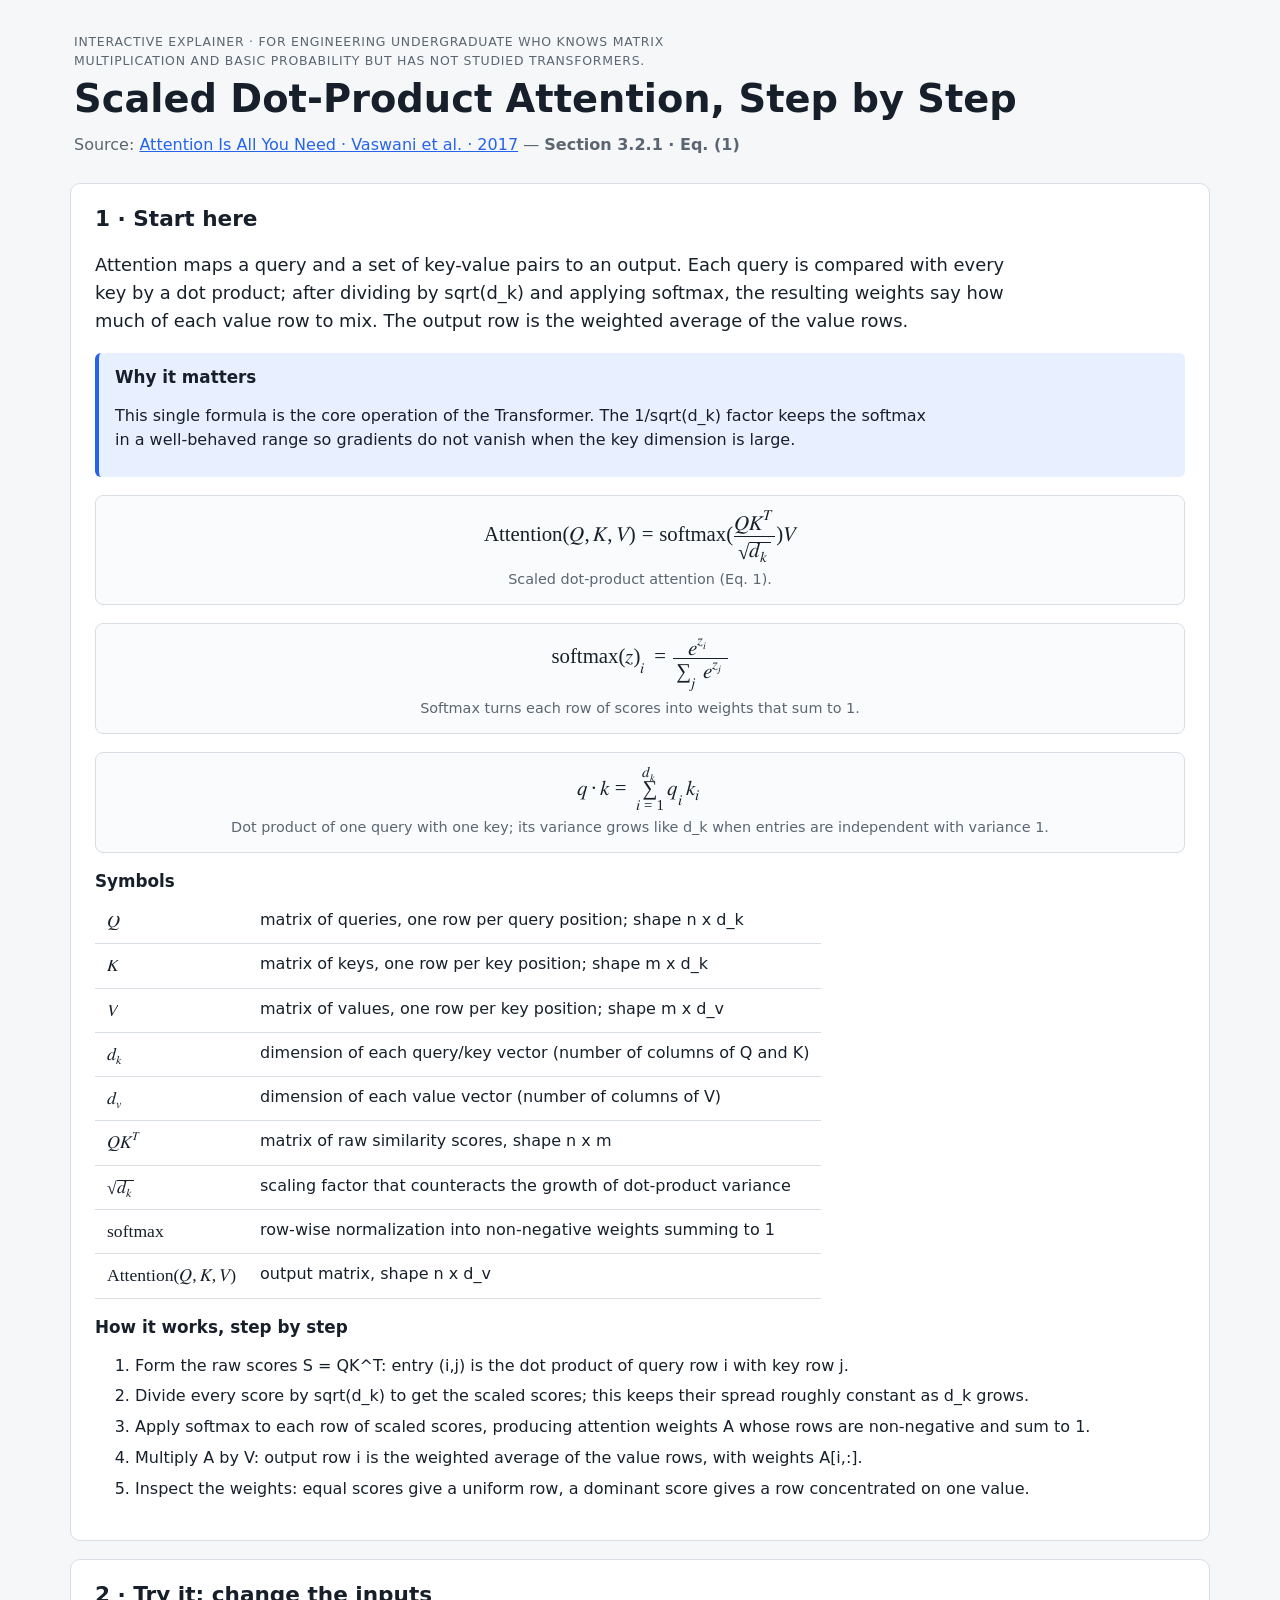
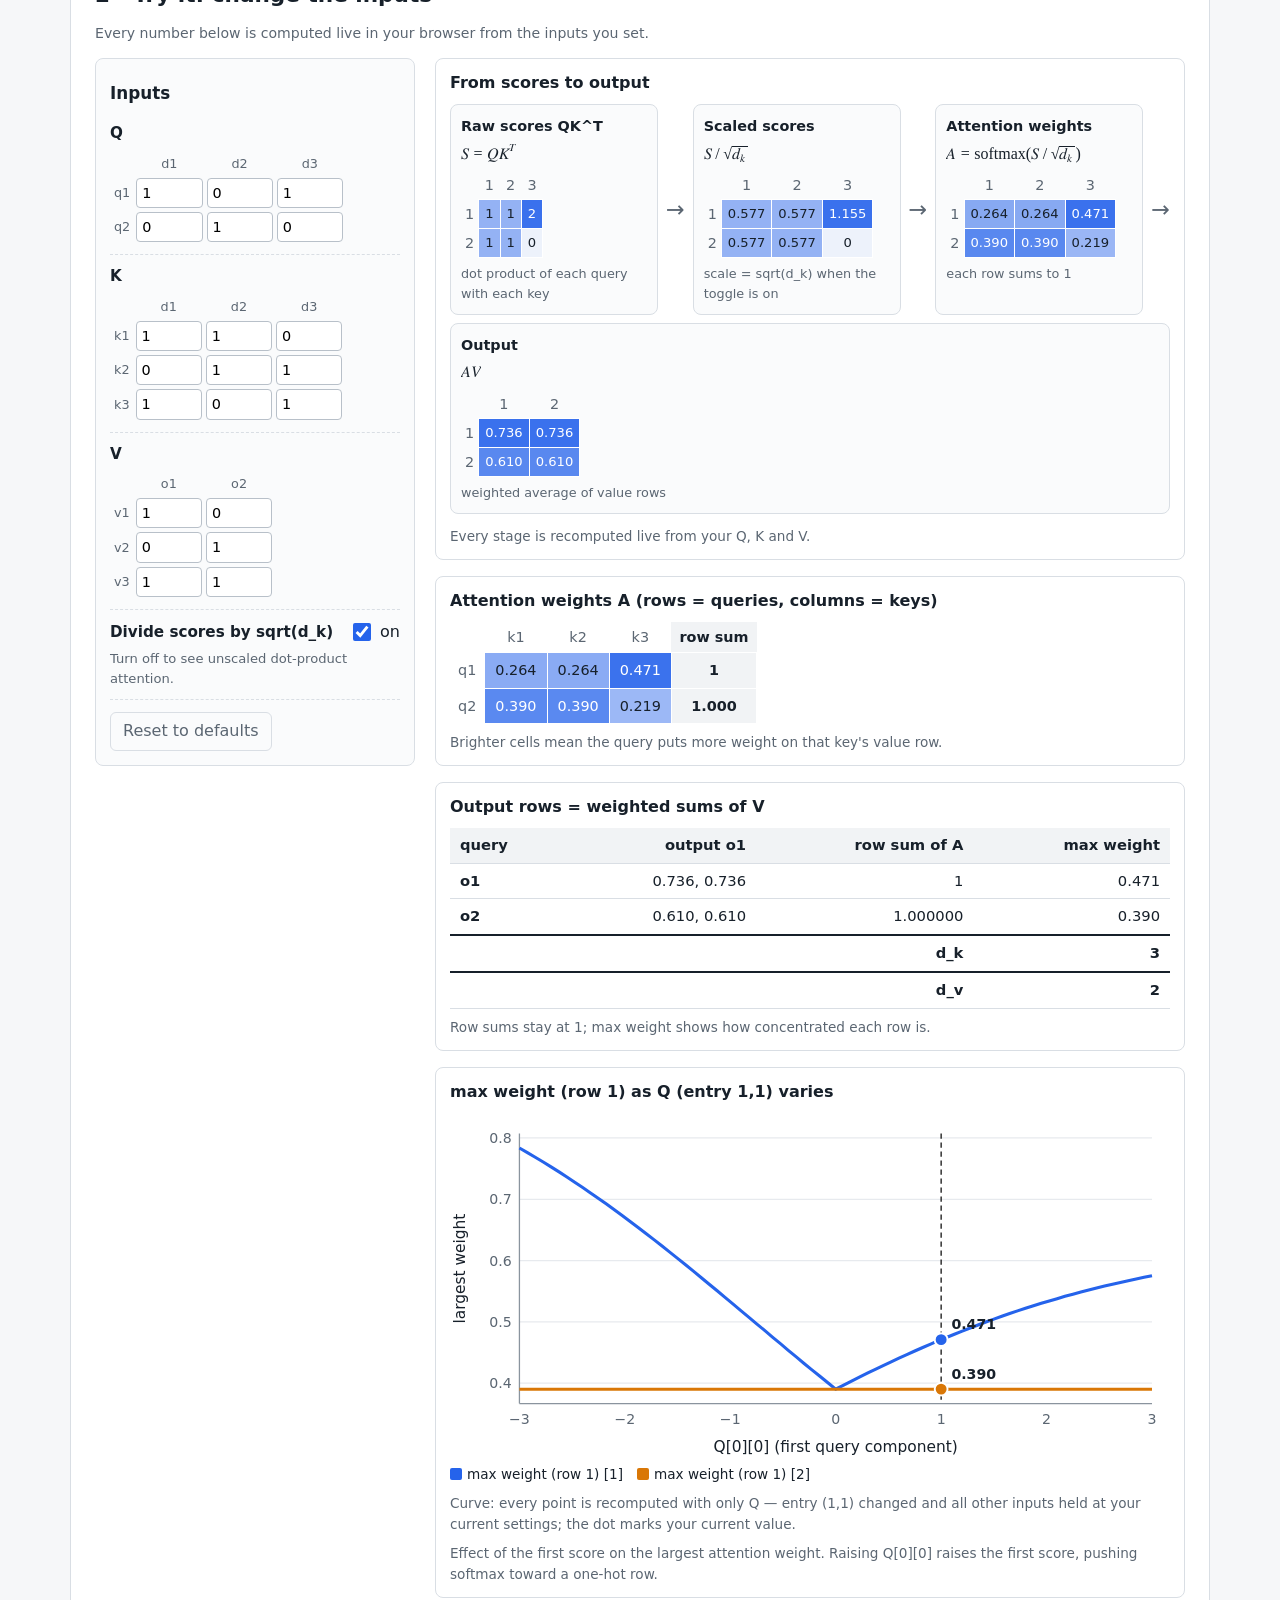
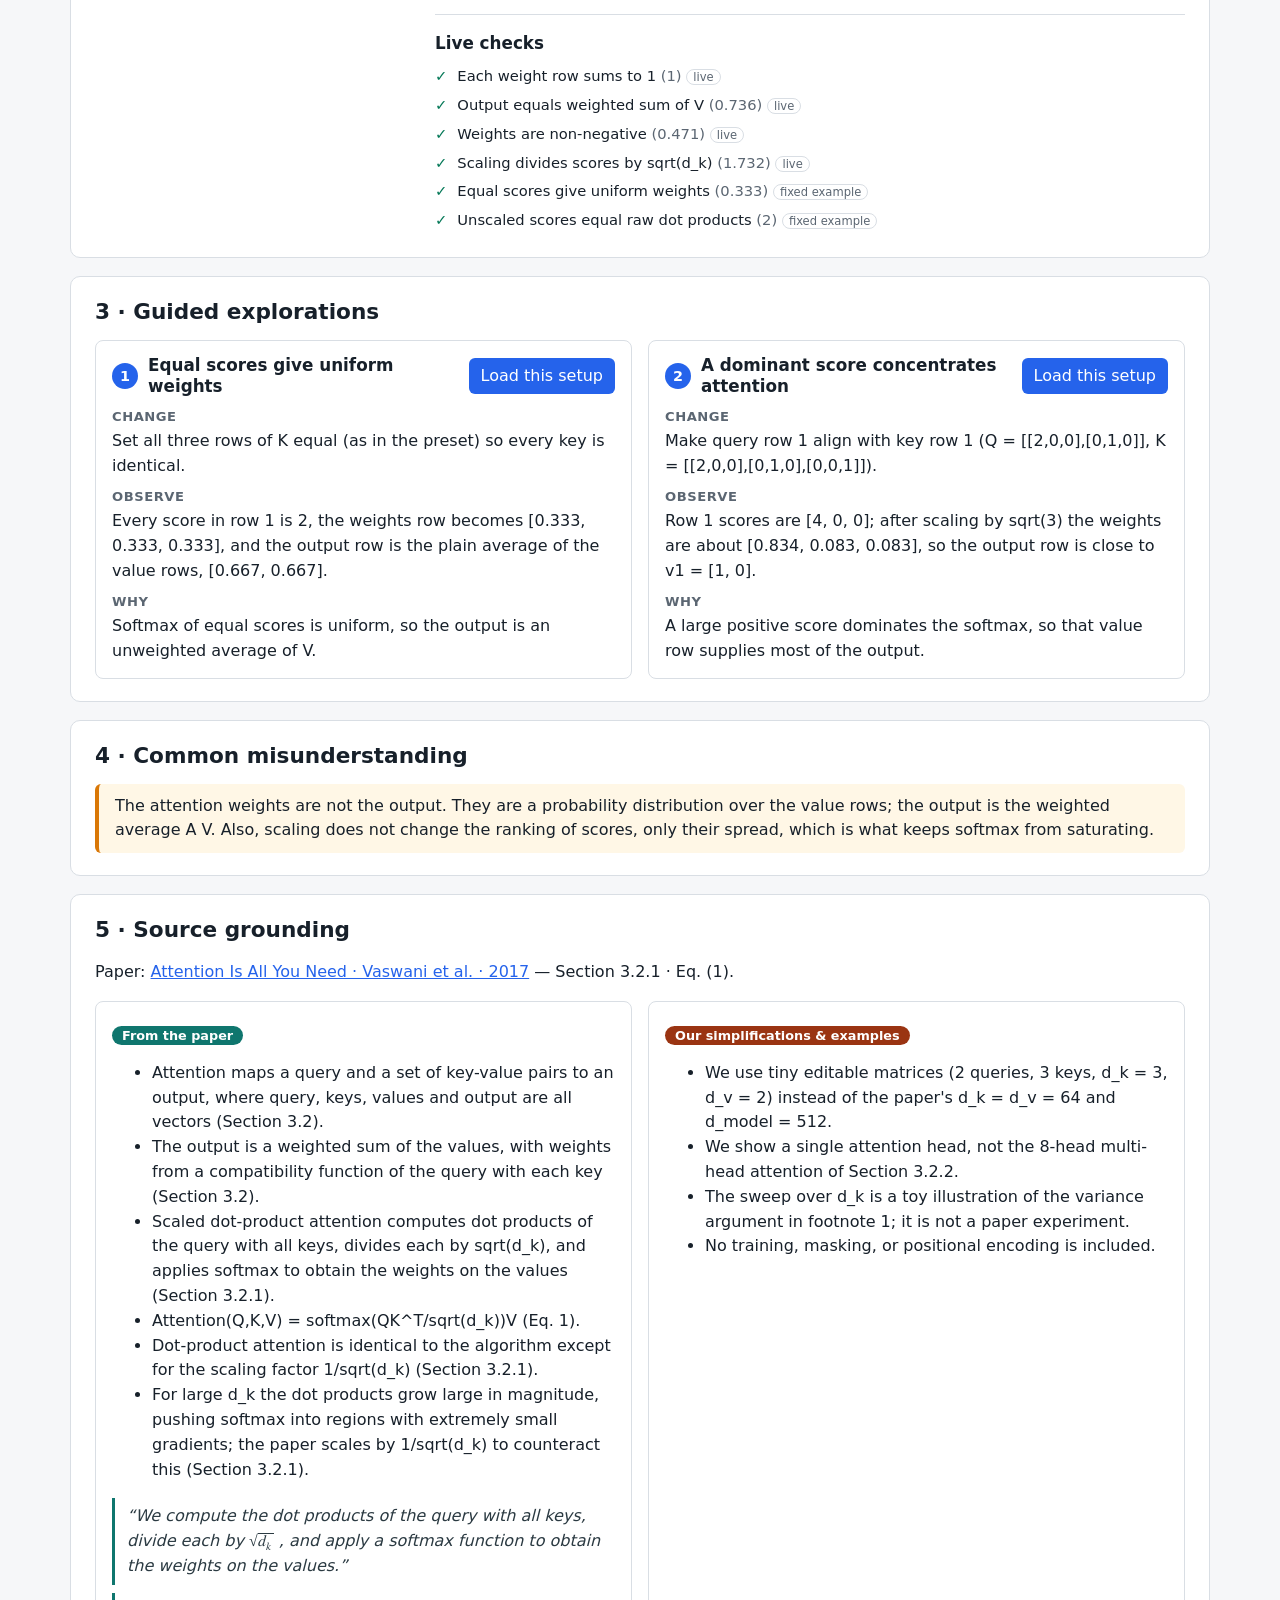
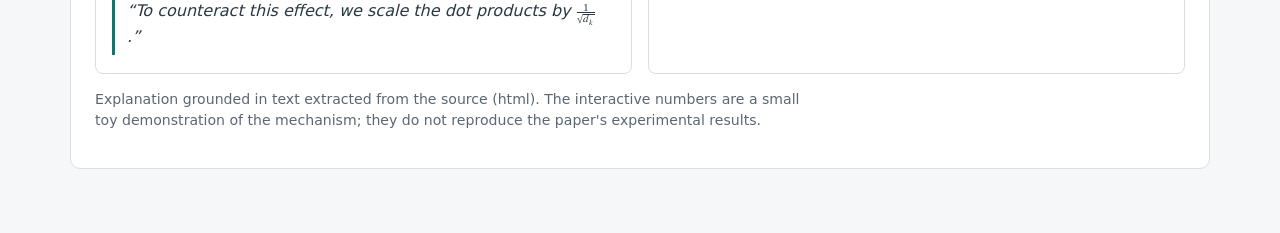
==== commit 902de0de: "Regenerate example outputs with the current agent" ====
--- a/examples/attention/out/index.html
+++ b/examples/attention/out/index.html
@@ -21,6 +21,8 @@
 h2 { font-size: 1.35rem; margin: 0 0 14px; }
 h3 { font-size: 1.05rem; margin: 18px 0 8px; }
 p { max-width: 80ch; }
+p, li, dd, td, th, figcaption, .caption, .ctl-help, .step-note, .ro-note, .callout, .why, blockquote, .warn { overflow-wrap: anywhere; }
+math { max-width: 100%; overflow-x: auto; }
 a { color: var(--accent); }
 section { background: var(--card); border: 1px solid var(--line); border-radius: 10px; padding: 22px 24px; margin-top: 18px; }
 .hero { padding: 8px 4px; }
@@ -92,7 +94,10 @@
 .step { flex: 1 1 170px; min-width: 0; overflow-x: auto; border: 1px solid var(--line); border-radius: 8px; padding: 10px; background: #fafbfc; }
 .step-label { font-weight: 600; font-size: .9rem; }
 .step-math { margin: 4px 0; overflow-x: auto; }
-.step-value { margin-top: 6px; }
+.step-value { margin-top: 6px; overflow-x: auto; }
+.step .heat td { white-space: nowrap; min-width: 0; padding: 4px 6px; font-size: .82rem; }
+.step .heat th { padding: 2px 4px; }
+.heat td, .data td, .chips span { white-space: nowrap; }
 .step-note { font-size: .8rem; color: var(--muted); margin-top: 6px; }
 .arrow { align-self: center; font-size: 1.4rem; color: var(--muted); }
 .chips { display: flex; flex-wrap: wrap; gap: 4px; }
@@ -144,20 +149,21 @@
 <body>
 <main>
 
+
 <header class="hero">
   <p class="kicker">Interactive explainer · for Engineering undergraduate who knows matrix multiplication and basic probability but has not studied Transformers.</p>
   <h1>Scaled Dot-Product Attention, Step by Step</h1>
-  <p class="paper">Source: <a href="https://arxiv.org/html/1706.03762v7">Attention Is All You Need · Vaswani, Shazeer, Parmar, Uszkoreit, Jones, Gomez, Kaiser, Polosukhin · 2017</a> — <strong>Section 3.2.1 · Eq. (1)</strong></p>
+  <p class="paper">Source: <a href="https://arxiv.org/html/1706.03762v7">Attention Is All You Need · Vaswani et al. · 2017</a> — <strong>Section 3.2.1 · Eq. (1)</strong></p>
 </header>
 
 <section id="start" aria-labelledby="h-start">
   <h2 id="h-start">1 · Start here</h2>
-  <p class="lead">Attention maps a query and a set of key-value pairs to an output. Each query is compared with every key by a dot product; after dividing by sqrt(d_k) and applying softmax, the resulting weights say how much of each value vector to mix. The output is that weighted sum of the value vectors.</p>
-  <div class="why"><h3>Why it matters</h3><p>This single formula is the core operation of the Transformer: it lets every position gather information from all other positions in one parallel matrix multiply. The sqrt(d_k) scaling is what keeps the softmax trainable when key/query dimensions are large.</p></div>
-  <figure class='equation'><math xmlns="http://www.w3.org/1998/Math/MathML" display="block"><mrow><mrow><mi mathvariant="normal">A</mi><mi mathvariant="normal">t</mi><mi mathvariant="normal">t</mi><mi mathvariant="normal">e</mi><mi mathvariant="normal">n</mi><mi mathvariant="normal">t</mi><mi mathvariant="normal">i</mi><mi mathvariant="normal">o</mi><mi mathvariant="normal">n</mi></mrow><mo stretchy="false">&#x00028;</mo><mi>Q</mi><mo>&#x0002C;</mo><mi>K</mi><mo>&#x0002C;</mo><mi>V</mi><mo stretchy="false">&#x00029;</mo><mo>&#x0003D;</mo><mrow><mi mathvariant="normal">s</mi><mi mathvariant="normal">o</mi><mi mathvariant="normal">f</mi><mi mathvariant="normal">t</mi><mi mathvariant="normal">m</mi><mi mathvariant="normal">a</mi><mi mathvariant="normal">x</mi></mrow><mspace width="negativethinmathspace" /><mrow><mo stretchy="true" fence="true" form="prefix">&#x00028;</mo><mfrac><mrow><mi>Q</mi><msup><mi>K</mi><mrow><mi>T</mi></mrow></msup></mrow><mrow><msqrt><mrow><msub><mi>d</mi><mrow><mi>k</mi></mrow></msub></mrow></msqrt></mrow></mfrac><mo stretchy="true" fence="true" form="postfix">&#x00029;</mo></mrow><mi>V</mi></mrow></math><figcaption>Scaled dot-product attention (Eq. 1).</figcaption></figure><figure class='equation'><math xmlns="http://www.w3.org/1998/Math/MathML" display="block"><mrow><mrow><mi mathvariant="normal">s</mi><mi mathvariant="normal">o</mi><mi mathvariant="normal">f</mi><mi mathvariant="normal">t</mi><mi mathvariant="normal">m</mi><mi mathvariant="normal">a</mi><mi mathvariant="normal">x</mi></mrow><mo stretchy="false">&#x00028;</mo><mi>z</mi><msub><mo stretchy="false">&#x00029;</mo><mi>i</mi></msub><mo>&#x0003D;</mo><mfrac><mrow><msup><mi>e</mi><mrow><msub><mi>z</mi><mi>i</mi></msub></mrow></msup></mrow><mrow><msub><mo>&#x02211;</mo><mi>j</mi></msub><msup><mi>e</mi><mrow><msub><mi>z</mi><mi>j</mi></msub></mrow></msup></mrow></mfrac></mrow></math><figcaption>Softmax turns scores into weights that sum to 1.</figcaption></figure><figure class='equation'><math xmlns="http://www.w3.org/1998/Math/MathML" display="block"><mrow><mi>q</mi><mo>&#x000B7;</mo><mi>k</mi><mo>&#x0003D;</mo><munderover><mo>&#x02211;</mo><mrow><mi>i</mi><mo>&#x0003D;</mo><mn>1</mn></mrow><mrow><msub><mi>d</mi><mrow><mi>k</mi></mrow></msub></mrow></munderover><msub><mi>q</mi><mrow><mi>i</mi></mrow></msub><msub><mi>k</mi><mrow><mi>i</mi></mrow></msub><mo>&#x0002C;</mo><mspace width="1em" /><mrow><mi mathvariant="normal">V</mi><mi mathvariant="normal">a</mi><mi mathvariant="normal">r</mi></mrow><mo stretchy="false">&#x00028;</mo><mi>q</mi><mo>&#x000B7;</mo><mi>k</mi><mo stretchy="false">&#x00029;</mo><mo>&#x0003D;</mo><msub><mi>d</mi><mrow><mi>k</mi></mrow></msub></mrow></math><figcaption>For independent unit-variance components, dot products grow with d_k (footnote 1).</figcaption></figure>
+  <p class="lead">Attention maps a query and a set of key-value pairs to an output. Each query is compared with every key by a dot product; after dividing by sqrt(d_k) and applying softmax, the resulting weights say how much of each value row to mix. The output row is the weighted average of the value rows.</p>
+  <div class="why"><h3>Why it matters</h3><p>This single formula is the core operation of the Transformer. The 1/sqrt(d_k) factor keeps the softmax in a well-behaved range so gradients do not vanish when the key dimension is large.</p></div>
+  <figure class='equation'><math xmlns="http://www.w3.org/1998/Math/MathML" display="block"><mrow><mrow><mi mathvariant="normal">A</mi><mi mathvariant="normal">t</mi><mi mathvariant="normal">t</mi><mi mathvariant="normal">e</mi><mi mathvariant="normal">n</mi><mi mathvariant="normal">t</mi><mi mathvariant="normal">i</mi><mi mathvariant="normal">o</mi><mi mathvariant="normal">n</mi></mrow><mo stretchy="false">&#x00028;</mo><mi>Q</mi><mo>&#x0002C;</mo><mi>K</mi><mo>&#x0002C;</mo><mi>V</mi><mo stretchy="false">&#x00029;</mo><mo>&#x0003D;</mo><mrow><mi mathvariant="normal">s</mi><mi mathvariant="normal">o</mi><mi mathvariant="normal">f</mi><mi mathvariant="normal">t</mi><mi mathvariant="normal">m</mi><mi mathvariant="normal">a</mi><mi mathvariant="normal">x</mi></mrow><mrow><mo stretchy="true" fence="true" form="prefix">&#x00028;</mo><mfrac><mrow><mi>Q</mi><msup><mi>K</mi><mrow><mi>T</mi></mrow></msup></mrow><mrow><msqrt><mrow><msub><mi>d</mi><mrow><mi>k</mi></mrow></msub></mrow></msqrt></mrow></mfrac><mo stretchy="true" fence="true" form="postfix">&#x00029;</mo></mrow><mi>V</mi></mrow></math><figcaption>Scaled dot-product attention (Eq. 1).</figcaption></figure><figure class='equation'><math xmlns="http://www.w3.org/1998/Math/MathML" display="block"><mrow><mrow><mi mathvariant="normal">s</mi><mi mathvariant="normal">o</mi><mi mathvariant="normal">f</mi><mi mathvariant="normal">t</mi><mi mathvariant="normal">m</mi><mi mathvariant="normal">a</mi><mi mathvariant="normal">x</mi></mrow><mo stretchy="false">&#x00028;</mo><mi>z</mi><msub><mo stretchy="false">&#x00029;</mo><mi>i</mi></msub><mo>&#x0003D;</mo><mfrac><mrow><msup><mi>e</mi><mrow><msub><mi>z</mi><mi>i</mi></msub></mrow></msup></mrow><mrow><msub><mo>&#x02211;</mo><mi>j</mi></msub><msup><mi>e</mi><mrow><msub><mi>z</mi><mi>j</mi></msub></mrow></msup></mrow></mfrac></mrow></math><figcaption>Softmax turns each row of scores into weights that sum to 1.</figcaption></figure><figure class='equation'><math xmlns="http://www.w3.org/1998/Math/MathML" display="block"><mrow><mi>q</mi><mo>&#x000B7;</mo><mi>k</mi><mo>&#x0003D;</mo><munderover><mo>&#x02211;</mo><mrow><mi>i</mi><mo>&#x0003D;</mo><mn>1</mn></mrow><mrow><msub><mi>d</mi><mi>k</mi></msub></mrow></munderover><msub><mi>q</mi><mi>i</mi></msub><msub><mi>k</mi><mi>i</mi></msub></mrow></math><figcaption>Dot product of one query with one key; its variance grows like d_k when entries are independent with variance 1.</figcaption></figure>
   <h3>Symbols</h3>
-  <div class="scroll-x"><table class="symbols"><tbody><tr><th scope='row'><math xmlns="http://www.w3.org/1998/Math/MathML" display="inline"><mrow><mi>Q</mi></mrow></math></th><td>matrix of queries, one row per query position, each row of length <math xmlns="http://www.w3.org/1998/Math/MathML" display="inline"><mrow><msub><mi>d</mi><mi>k</mi></msub></mrow></math></td></tr><tr><th scope='row'><math xmlns="http://www.w3.org/1998/Math/MathML" display="inline"><mrow><mi>K</mi></mrow></math></th><td>matrix of keys, one row per key position, each row of length <math xmlns="http://www.w3.org/1998/Math/MathML" display="inline"><mrow><msub><mi>d</mi><mi>k</mi></msub></mrow></math></td></tr><tr><th scope='row'><math xmlns="http://www.w3.org/1998/Math/MathML" display="inline"><mrow><mi>V</mi></mrow></math></th><td>matrix of values, one row per key position, each row of length <math xmlns="http://www.w3.org/1998/Math/MathML" display="inline"><mrow><msub><mi>d</mi><mi>v</mi></msub></mrow></math></td></tr><tr><th scope='row'><math xmlns="http://www.w3.org/1998/Math/MathML" display="inline"><mrow><msub><mi>d</mi><mi>k</mi></msub></mrow></math></th><td>dimension of queries and keys (number of columns of Q and K)</td></tr><tr><th scope='row'><math xmlns="http://www.w3.org/1998/Math/MathML" display="inline"><mrow><msub><mi>d</mi><mi>v</mi></msub></mrow></math></th><td>dimension of values (number of columns of V)</td></tr><tr><th scope='row'><math xmlns="http://www.w3.org/1998/Math/MathML" display="inline"><mrow><mi>S</mi></mrow></math></th><td>raw score matrix <math xmlns="http://www.w3.org/1998/Math/MathML" display="inline"><mrow><mi>Q</mi><msup><mi>K</mi><mrow><mi>T</mi></mrow></msup></mrow></math>, shape (queries x keys)</td></tr><tr><th scope='row'><math xmlns="http://www.w3.org/1998/Math/MathML" display="inline"><mrow><mi>A</mi></mrow></math></th><td>attention weight matrix after softmax, each row sums to 1</td></tr><tr><th scope='row'><math xmlns="http://www.w3.org/1998/Math/MathML" display="inline"><mrow><mi>O</mi></mrow></math></th><td>output matrix <math xmlns="http://www.w3.org/1998/Math/MathML" display="inline"><mrow><mi>A</mi><mi>V</mi></mrow></math>, one row per query</td></tr></tbody></table></div>
-  <h3>How it works, step by step</h3><ol class="walk"><li>Take one query row <math xmlns="http://www.w3.org/1998/Math/MathML" display="inline"><mrow><mi>q</mi></mrow></math> and every key row <math xmlns="http://www.w3.org/1998/Math/MathML" display="inline"><mrow><msub><mi>k</mi><mi>j</mi></msub></mrow></math>; compute raw scores <math xmlns="http://www.w3.org/1998/Math/MathML" display="inline"><mrow><msub><mi>s</mi><mi>j</mi></msub><mo>&#x0003D;</mo><mi>q</mi><mo>&#x000B7;</mo><msub><mi>k</mi><mi>j</mi></msub></mrow></math> (the matrix <math xmlns="http://www.w3.org/1998/Math/MathML" display="inline"><mrow><mi>S</mi><mo>&#x0003D;</mo><mi>Q</mi><msup><mi>K</mi><mrow><mi>T</mi></mrow></msup></mrow></math>).</li><li>Divide each score by <math xmlns="http://www.w3.org/1998/Math/MathML" display="inline"><mrow><msqrt><mrow><msub><mi>d</mi><mi>k</mi></msub></mrow></msqrt></mrow></math> to get scaled logits <math xmlns="http://www.w3.org/1998/Math/MathML" display="inline"><mrow><msub><mi>z</mi><mi>j</mi></msub><mo>&#x0003D;</mo><msub><mi>s</mi><mi>j</mi></msub><mo>&#x0002F;</mo><msqrt><mrow><msub><mi>d</mi><mi>k</mi></msub></mrow></msqrt></mrow></math>.</li><li>Apply softmax over the keys: <math xmlns="http://www.w3.org/1998/Math/MathML" display="inline"><mrow><msub><mi>a</mi><mi>j</mi></msub><mo>&#x0003D;</mo><msup><mi>e</mi><mrow><msub><mi>z</mi><mi>j</mi></msub></mrow></msup><mo>&#x0002F;</mo><msub><mo>&#x02211;</mo><mi>m</mi></msub><msup><mi>e</mi><mrow><msub><mi>z</mi><mi>m</mi></msub></mrow></msup></mrow></math>, giving a row of weights that sums to 1.</li><li>Form the output for that query as the weighted sum <math xmlns="http://www.w3.org/1998/Math/MathML" display="inline"><mrow><mi>o</mi><mo>&#x0003D;</mo><msub><mo>&#x02211;</mo><mi>j</mi></msub><msub><mi>a</mi><mi>j</mi></msub><msub><mi>v</mi><mi>j</mi></msub></mrow></math>; stacking rows gives <math xmlns="http://www.w3.org/1998/Math/MathML" display="inline"><mrow><mi>O</mi><mo>&#x0003D;</mo><mi>A</mi><mi>V</mi></mrow></math>.</li><li>Repeat for every query row; each row of <math xmlns="http://www.w3.org/1998/Math/MathML" display="inline"><mrow><mi>A</mi></mrow></math> is an independent probability distribution over the keys.</li></ol>
+  <div class="scroll-x"><table class="symbols"><tbody><tr><th scope='row'><math xmlns="http://www.w3.org/1998/Math/MathML" display="inline"><mrow><mi>Q</mi></mrow></math></th><td>matrix of queries, one row per query position; shape n x d_k</td></tr><tr><th scope='row'><math xmlns="http://www.w3.org/1998/Math/MathML" display="inline"><mrow><mi>K</mi></mrow></math></th><td>matrix of keys, one row per key position; shape m x d_k</td></tr><tr><th scope='row'><math xmlns="http://www.w3.org/1998/Math/MathML" display="inline"><mrow><mi>V</mi></mrow></math></th><td>matrix of values, one row per key position; shape m x d_v</td></tr><tr><th scope='row'><math xmlns="http://www.w3.org/1998/Math/MathML" display="inline"><mrow><msub><mi>d</mi><mi>k</mi></msub></mrow></math></th><td>dimension of each query/key vector (number of columns of Q and K)</td></tr><tr><th scope='row'><math xmlns="http://www.w3.org/1998/Math/MathML" display="inline"><mrow><msub><mi>d</mi><mi>v</mi></msub></mrow></math></th><td>dimension of each value vector (number of columns of V)</td></tr><tr><th scope='row'><math xmlns="http://www.w3.org/1998/Math/MathML" display="inline"><mrow><mi>Q</mi><msup><mi>K</mi><mi>T</mi></msup></mrow></math></th><td>matrix of raw similarity scores, shape n x m</td></tr><tr><th scope='row'><math xmlns="http://www.w3.org/1998/Math/MathML" display="inline"><mrow><msqrt><mrow><msub><mi>d</mi><mi>k</mi></msub></mrow></msqrt></mrow></math></th><td>scaling factor that counteracts the growth of dot-product variance</td></tr><tr><th scope='row'><math xmlns="http://www.w3.org/1998/Math/MathML" display="inline"><mrow><mrow><mi mathvariant="normal">s</mi><mi mathvariant="normal">o</mi><mi mathvariant="normal">f</mi><mi mathvariant="normal">t</mi><mi mathvariant="normal">m</mi><mi mathvariant="normal">a</mi><mi mathvariant="normal">x</mi></mrow></mrow></math></th><td>row-wise normalization into non-negative weights summing to 1</td></tr><tr><th scope='row'><math xmlns="http://www.w3.org/1998/Math/MathML" display="inline"><mrow><mrow><mi mathvariant="normal">A</mi><mi mathvariant="normal">t</mi><mi mathvariant="normal">t</mi><mi mathvariant="normal">e</mi><mi mathvariant="normal">n</mi><mi mathvariant="normal">t</mi><mi mathvariant="normal">i</mi><mi mathvariant="normal">o</mi><mi mathvariant="normal">n</mi></mrow><mo stretchy="false">&#x00028;</mo><mi>Q</mi><mo>&#x0002C;</mo><mi>K</mi><mo>&#x0002C;</mo><mi>V</mi><mo stretchy="false">&#x00029;</mo></mrow></math></th><td>output matrix, shape n x d_v</td></tr></tbody></table></div>
+  <h3>How it works, step by step</h3><ol class="walk"><li>Form the raw scores S = QK^T: entry (i,j) is the dot product of query row i with key row j.</li><li>Divide every score by sqrt(d_k) to get the scaled scores; this keeps their spread roughly constant as d_k grows.</li><li>Apply softmax to each row of scaled scores, producing attention weights A whose rows are non-negative and sum to 1.</li><li>Multiply A by V: output row i is the weighted average of the value rows, with weights A[i,:].</li><li>Inspect the weights: equal scores give a uniform row, a dominant score gives a row concentrated on one value.</li></ol>
 </section>
 
 <section id="lab" aria-labelledby="h-lab">
@@ -179,97 +185,96 @@
 
 <section id="guided" aria-labelledby="h-guided">
   <h2 id="h-guided">3 · Guided explorations</h2>
-  <div class="explorations"><article class='explore'><header><span class='num'>1</span><h3>Equal scores give uniform weights</h3><button class='preset' type='button' data-preset='0'>Load this setup</button></header><dl><dt>Change</dt><dd>Set all three rows of K equal (as in the preset) and keep scaling on.</dd><dt>Observe</dt><dd>Every raw score in a row is identical, so A has 1/3 in each cell and rowSums = 1 for both queries; O becomes the average of the three V rows, (0.667, 0.667).</dd><dt>Why</dt><dd>Softmax of equal logits is uniform, so the output is the plain mean of the values.</dd></dl></article><article class='explore'><header><span class='num'>2</span><h3>A dominant key and the role of sqrt(d_k)</h3><button class='preset' type='button' data-preset='1'>Load this setup</button></header><dl><dt>Change</dt><dd>Give q1 a large dot product with k1 (preset), then toggle 'Divide scores by sqrt(d_k)' off.</dd><dt>Observe</dt><dd>With scaling on, z1 = 27/sqrt(3) = 15.59 and the weight on k1 is about 1.0 (maxWeight ~ 1). With scaling off, z1 = 27, the softmax is even more saturated, and the output row for q1 stays essentially v1 = (1, 0).</dd><dt>Why</dt><dd>Dividing by sqrt(d_k) shrinks logits so softmax keeps usable gradients; without it, large d_k pushes softmax into a near one-hot region.</dd></dl></article></div>
+  <div class="explorations"><article class='explore'><header><span class='num'>1</span><h3>Equal scores give uniform weights</h3><button class='preset' type='button' data-preset='0'>Load this setup</button></header><dl><dt>Change</dt><dd>Set all three rows of K equal (as in the preset) so every key is identical.</dd><dt>Observe</dt><dd>Every score in row 1 is 2, the weights row becomes [0.333, 0.333, 0.333], and the output row is the plain average of the value rows, [0.667, 0.667].</dd><dt>Why</dt><dd>Softmax of equal scores is uniform, so the output is an unweighted average of V.</dd></dl></article><article class='explore'><header><span class='num'>2</span><h3>A dominant score concentrates attention</h3><button class='preset' type='button' data-preset='1'>Load this setup</button></header><dl><dt>Change</dt><dd>Make query row 1 align with key row 1 (Q = [[2,0,0],[0,1,0]], K = [[2,0,0],[0,1,0],[0,0,1]]).</dd><dt>Observe</dt><dd>Row 1 scores are [4, 0, 0]; after scaling by sqrt(3) the weights are about [0.834, 0.083, 0.083], so the output row is close to v1 = [1, 0].</dd><dt>Why</dt><dd>A large positive score dominates the softmax, so that value row supplies most of the output.</dd></dl></article></div>
 </section>
 
 <section id="pitfall" aria-labelledby="h-pitfall">
   <h2 id="h-pitfall">4 · Common misunderstanding</h2>
-  <div class="callout">The <math xmlns="http://www.w3.org/1998/Math/MathML" display="inline"><mrow><mn>1</mn><mo>&#x0002F;</mo><msqrt><mrow><msub><mi>d</mi><mi>k</mi></msub></mrow></msqrt></mrow></math> factor is not a normalization of the output or of the values. It only rescales the logits before softmax; the weights still sum to 1 either way, but their sharpness changes. The paper's footnote 1 shows why: for independent unit-variance components, <math xmlns="http://www.w3.org/1998/Math/MathML" display="inline"><mrow><mi>q</mi><mo>&#x000B7;</mo><mi>k</mi></mrow></math> has variance <math xmlns="http://www.w3.org/1998/Math/MathML" display="inline"><mrow><msub><mi>d</mi><mi>k</mi></msub></mrow></math>, so the logits grow like <math xmlns="http://www.w3.org/1998/Math/MathML" display="inline"><mrow><msqrt><mrow><msub><mi>d</mi><mi>k</mi></msub></mrow></msqrt></mrow></math> unless divided by it.</div>
+  <div class="callout">The attention weights are not the output. They are a probability distribution over the value rows; the output is the weighted average A V. Also, scaling does not change the ranking of scores, only their spread, which is what keeps softmax from saturating.</div>
 </section>
 
 <section id="source" aria-labelledby="h-source">
   <h2 id="h-source">5 · Source grounding</h2>
-  <p>Paper: <a href="https://arxiv.org/html/1706.03762v7">Attention Is All You Need · Vaswani, Shazeer, Parmar, Uszkoreit, Jones, Gomez, Kaiser, Polosukhin · 2017</a> — Section 3.2.1 · Eq. (1).</p>
+  <p>Paper: <a href="https://arxiv.org/html/1706.03762v7">Attention Is All You Need · Vaswani et al. · 2017</a> — Section 3.2.1 · Eq. (1).</p>
   <div class="grid2">
-    <div class="ground paper-side"><h3><span class="badge paper">From the paper</span></h3><ul class=''><li>Attention maps a query and a set of key-value pairs to an output, where the output is a weighted sum of the values and the weight is a compatibility function of the query with the key (Section 3.2).</li><li>The input consists of queries and keys of dimension d_k and values of dimension d_v; dot products are divided by sqrt(d_k) and softmax gives the weights (Section 3.2.1).</li><li>Attention(Q,K,V) = softmax(QK^T/sqrt(d_k))V (Eq. 1).</li><li>For independent unit-variance components, the dot product has mean 0 and variance d_k, so scaling counteracts large logits (footnote 1).</li></ul><blockquote>“We compute the dot products of the query with all keys, divide each by <math xmlns="http://www.w3.org/1998/Math/MathML" display="inline"><mrow><msqrt><mrow><msub><mi>d</mi><mrow><mi>k</mi></mrow></msub></mrow></msqrt></mrow></math> , and apply a softmax function to obtain the weights on the values.”</blockquote><blockquote>“To counteract this effect, we scale the dot products by <math xmlns="http://www.w3.org/1998/Math/MathML" display="inline"><mrow><mfrac><mrow><mn>1</mn></mrow><mrow><msqrt><mrow><msub><mi>d</mi><mrow><mi>k</mi></mrow></msub></mrow></msqrt></mrow></mfrac></mrow></math> .”</blockquote></div>
-    <div class="ground ours"><h3><span class="badge ours">Our simplifications &amp; examples</span></h3><ul class=''><li>We use tiny editable matrices (2 queries, 3 keys, d_k = 3, d_v = 2) instead of the paper's d_k = d_v = 64 and h = 8 heads.</li><li>We add a softmax temperature T (default 1) purely as a teaching knob; the paper uses T = 1.</li><li>The sweep view varies T rather than d_k because d_k is fixed by the matrix shape in this toy.</li><li>No training, masking, positional encoding, or multi-head projection is shown.</li></ul></div>
+    <div class="ground paper-side"><h3><span class="badge paper">From the paper</span></h3><ul class=''><li>Attention maps a query and a set of key-value pairs to an output, where query, keys, values and output are all vectors (Section 3.2).</li><li>The output is a weighted sum of the values, with weights from a compatibility function of the query with each key (Section 3.2).</li><li>Scaled dot-product attention computes dot products of the query with all keys, divides each by sqrt(d_k), and applies softmax to obtain the weights on the values (Section 3.2.1).</li><li>Attention(Q,K,V) = softmax(QK^T/sqrt(d_k))V (Eq. 1).</li><li>Dot-product attention is identical to the algorithm except for the scaling factor 1/sqrt(d_k) (Section 3.2.1).</li><li>For large d_k the dot products grow large in magnitude, pushing softmax into regions with extremely small gradients; the paper scales by 1/sqrt(d_k) to counteract this (Section 3.2.1).</li></ul><blockquote>“We compute the dot products of the query with all keys, divide each by <math xmlns="http://www.w3.org/1998/Math/MathML" display="inline"><mrow><msqrt><mrow><msub><mi>d</mi><mrow><mi>k</mi></mrow></msub></mrow></msqrt></mrow></math> , and apply a softmax function to obtain the weights on the values.”</blockquote><blockquote>“To counteract this effect, we scale the dot products by <math xmlns="http://www.w3.org/1998/Math/MathML" display="inline"><mrow><mfrac><mrow><mn>1</mn></mrow><mrow><msqrt><mrow><msub><mi>d</mi><mrow><mi>k</mi></mrow></msub></mrow></msqrt></mrow></mfrac></mrow></math> .”</blockquote></div>
+    <div class="ground ours"><h3><span class="badge ours">Our simplifications &amp; examples</span></h3><ul class=''><li>We use tiny editable matrices (2 queries, 3 keys, d_k = 3, d_v = 2) instead of the paper's d_k = d_v = 64 and d_model = 512.</li><li>We show a single attention head, not the 8-head multi-head attention of Section 3.2.2.</li><li>The sweep over d_k is a toy illustration of the variance argument in footnote 1; it is not a paper experiment.</li><li>No training, masking, or positional encoding is included.</li></ul></div>
   </div>
   <p class="muted small">Explanation grounded in text extracted from the source (html). The interactive numbers are a small toy demonstration of the mechanism; they do not reproduce the paper's experimental results.</p>
 </section>
 
 </main>
-<script type="application/json" id="spec-data">{"digits": 3, "params": [{"id": "Q", "type": "matrix", "rows": 2, "cols": 3, "default": [[1, 0, 1], [0, 2, 0]], "min": -3, "max": 3, "step": 0.1, "fill": 0, "symbol": "Q", "row_labels": ["q1", "q2"], "col_labels": ["d1", "d2", "d3"], "plain_label": "Q"}, {"id": "K", "type": "matrix", "rows": 3, "cols": 3, "default": [[1, 1, 0], [0, 1, 1], [1, 0, 1]], "min": -3, "max": 3, "step": 0.1, "fill": 0, "symbol": "K", "row_labels": ["k1", "k2", "k3"], "col_labels": ["d1", "d2", "d3"], "plain_label": "K"}, {"id": "V", "type": "matrix", "rows": 3, "cols": 2, "default": [[1, 0], [0, 1], [1, 1]], "min": -3, "max": 3, "step": 0.1, "fill": 0, "symbol": "V", "row_labels": ["v1", "v2", "v3"], "col_labels": ["c1", "c2"], "plain_label": "V"}, {"id": "scale", "type": "toggle", "label": "Divide scores by sqrt(d_k)", "default": true, "help": "Off = plain dot-product attention; On = scaled dot-product attention (Eq. 1).", "plain_label": "Divide scores by sqrt(d_k)"}, {"id": "temperature", "type": "number", "label": "Softmax temperature T", "min": 0.2, "max": 3, "step": 0.1, "default": 1, "help": "Softmax is applied to z/T; T=1 is the paper's setting.", "plain_label": "Softmax temperature T"}], "views": [{"type": "pipeline", "title": "From Q, K, V to the output", "steps": [{"label": "Queries Q", "key": "qLabels", "note": "one row per query"}, {"label": "Raw scores S = QK^T", "key": "S", "latex": "S=QK^{T}", "math": "<math xmlns=\"http://www.w3.org/1998/Math/MathML\" display=\"inline\"><mrow><mi>S</mi><mo>&#x0003D;</mo><mi>Q</mi><msup><mi>K</mi><mrow><mi>T</mi></mrow></msup></mrow></math>"}, {"label": "Scaled logits z = S/sqrt(d_k)", "key": "Z", "latex": "z=S/\\sqrt{d_k}", "math": "<math xmlns=\"http://www.w3.org/1998/Math/MathML\" display=\"inline\"><mrow><mi>z</mi><mo>&#x0003D;</mo><mi>S</mi><mo>&#x0002F;</mo><msqrt><mrow><msub><mi>d</mi><mi>k</mi></msub></mrow></msqrt></mrow></math>"}, {"label": "Weights A = softmax(z)", "key": "A", "latex": "A=\\mathrm{softmax}(z)", "math": "<math xmlns=\"http://www.w3.org/1998/Math/MathML\" display=\"inline\"><mrow><mi>A</mi><mo>&#x0003D;</mo><mrow><mi mathvariant=\"normal\">s</mi><mi mathvariant=\"normal\">o</mi><mi mathvariant=\"normal\">f</mi><mi mathvariant=\"normal\">t</mi><mi mathvariant=\"normal\">m</mi><mi mathvariant=\"normal\">a</mi><mi mathvariant=\"normal\">x</mi></mrow><mo stretchy=\"false\">&#x00028;</mo><mi>z</mi><mo stretchy=\"false\">&#x00029;</mo></mrow></math>"}, {"label": "Output O = AV", "key": "O", "latex": "O=AV", "math": "<math xmlns=\"http://www.w3.org/1998/Math/MathML\" display=\"inline\"><mrow><mi>O</mi><mo>&#x0003D;</mo><mi>A</mi><mi>V</mi></mrow></math>"}], "caption": "Each stage is a live matrix; toggling scaling changes z, A and O but not S."}, {"type": "heatmap", "title": "Attention weights A (rows sum to 1)", "value": "A", "row_labels": "qLabels", "col_labels": "kLabels", "row_sums": true, "colormap": "sequential", "caption": "Brighter cells mean the query puts more weight on that key."}, {"type": "bars", "title": "Weights per query-key pair", "series": [{"key": "flatA", "label": "attention weight"}], "labels": "flatLabels", "y_label": "weight", "ymin": 0, "ymax": 1, "caption": "With scaling on, weights are less extreme; with scaling off and large d_k they saturate."}, {"type": "table", "title": "Output O = weighted sum of V rows", "columns": [{"label": "o1", "key": "Ocol0", "digits": 3}, {"label": "o2", "key": "Ocol1", "digits": 3}], "row_labels": "qLabels", "row_header": "query", "footer": [{"label": "max |z|", "key": "maxAbsZ"}, {"label": "max weight", "key": "maxWeight"}], "caption": "Compare each output row with the V rows it mixes."}, {"type": "sweep", "title": "Effect of scaling as d_k grows (toy: repeat the first column)", "x_param": "temperature", "y": [{"key": "maxWeight", "label": "largest attention weight"}], "x_label": "softmax temperature T", "y_label": "max weight", "caption": "Lower T sharpens the softmax toward a one-hot distribution; higher T flattens it."}], "checks": [{"id": "c1", "name": "Each attention row sums to 1"}, {"id": "c2", "name": "Output equals weighted sum of V"}, {"id": "c3", "name": "Weights are non-negative"}, {"id": "c4", "name": "Scaling divides raw scores by sqrt(d_k)"}, {"id": "c5", "name": "Uniform keys give uniform weights (worked example)", "params": {"Q": [[1, 0, 1], [0, 2, 0]], "K": [[1, 1, 0], [1, 1, 0], [1, 1, 0]], "V": [[1, 0], [0, 1], [1, 1]], "scale": true, "temperature": 1}}], "presets": [{"Q": [[1, 0, 1], [0, 2, 0]], "K": [[1, 1, 0], [1, 1, 0], [1, 1, 0]], "V": [[1, 0], [0, 1], [1, 1]], "scale": true, "temperature": 1}, {"Q": [[3, 3, 3], [0, 2, 0]], "K": [[3, 3, 3], [0, 0, 0], [0, 0, 0]], "V": [[1, 0], [0, 1], [1, 1]], "scale": true, "temperature": 1}]}</script>
+<script type="application/json" id="spec-data">{"digits": 3, "params": [{"id": "Q", "type": "matrix", "rows": 2, "cols": 3, "default": [[1, 0, 1], [0, 1, 0]], "min": -3, "max": 3, "step": 0.5, "fill": 0, "symbol": "Q", "row_labels": ["q1", "q2"], "col_labels": ["d1", "d2", "d3"], "plain_label": "Q"}, {"id": "K", "type": "matrix", "rows": 3, "cols": 3, "default": [[1, 1, 0], [0, 1, 1], [1, 0, 1]], "min": -3, "max": 3, "step": 0.5, "fill": 0, "symbol": "K", "row_labels": ["k1", "k2", "k3"], "col_labels": ["d1", "d2", "d3"], "plain_label": "K"}, {"id": "V", "type": "matrix", "rows": 3, "cols": 2, "default": [[1, 0], [0, 1], [1, 1]], "min": -3, "max": 3, "step": 0.5, "fill": 0, "symbol": "V", "row_labels": ["v1", "v2", "v3"], "col_labels": ["o1", "o2"], "plain_label": "V"}, {"id": "scaled", "type": "toggle", "default": true, "label": "Divide scores by sqrt(d_k)", "help": "Turn off to see unscaled dot-product attention.", "plain_label": "Divide scores by sqrt(d_k)"}], "views": [{"type": "pipeline", "title": "From scores to output", "steps": [{"label": "Raw scores QK^T", "key": "scores", "latex": "S=QK^{T}", "note": "dot product of each query with each key", "math": "\u003cmath xmlns=\"http://www.w3.org/1998/Math/MathML\" display=\"inline\"\u003e\u003cmrow\u003e\u003cmi\u003eS\u003c/mi\u003e\u003cmo\u003e&#x0003D;\u003c/mo\u003e\u003cmi\u003eQ\u003c/mi\u003e\u003cmsup\u003e\u003cmi\u003eK\u003c/mi\u003e\u003cmrow\u003e\u003cmi\u003eT\u003c/mi\u003e\u003c/mrow\u003e\u003c/msup\u003e\u003c/mrow\u003e\u003c/math\u003e"}, {"label": "Scaled scores", "key": "scaledScores", "latex": "S/\\sqrt{d_k}", "note": "scale = sqrt(d_k) when the toggle is on", "math": "\u003cmath xmlns=\"http://www.w3.org/1998/Math/MathML\" display=\"inline\"\u003e\u003cmrow\u003e\u003cmi\u003eS\u003c/mi\u003e\u003cmo\u003e&#x0002F;\u003c/mo\u003e\u003cmsqrt\u003e\u003cmrow\u003e\u003cmsub\u003e\u003cmi\u003ed\u003c/mi\u003e\u003cmi\u003ek\u003c/mi\u003e\u003c/msub\u003e\u003c/mrow\u003e\u003c/msqrt\u003e\u003c/mrow\u003e\u003c/math\u003e"}, {"label": "Attention weights", "key": "weights", "latex": "A=\\mathrm{softmax}(S/\\sqrt{d_k})", "note": "each row sums to 1", "math": "\u003cmath xmlns=\"http://www.w3.org/1998/Math/MathML\" display=\"inline\"\u003e\u003cmrow\u003e\u003cmi\u003eA\u003c/mi\u003e\u003cmo\u003e&#x0003D;\u003c/mo\u003e\u003cmrow\u003e\u003cmi mathvariant=\"normal\"\u003es\u003c/mi\u003e\u003cmi mathvariant=\"normal\"\u003eo\u003c/mi\u003e\u003cmi mathvariant=\"normal\"\u003ef\u003c/mi\u003e\u003cmi mathvariant=\"normal\"\u003et\u003c/mi\u003e\u003cmi mathvariant=\"normal\"\u003em\u003c/mi\u003e\u003cmi mathvariant=\"normal\"\u003ea\u003c/mi\u003e\u003cmi mathvariant=\"normal\"\u003ex\u003c/mi\u003e\u003c/mrow\u003e\u003cmo stretchy=\"false\"\u003e&#x00028;\u003c/mo\u003e\u003cmi\u003eS\u003c/mi\u003e\u003cmo\u003e&#x0002F;\u003c/mo\u003e\u003cmsqrt\u003e\u003cmrow\u003e\u003cmsub\u003e\u003cmi\u003ed\u003c/mi\u003e\u003cmi\u003ek\u003c/mi\u003e\u003c/msub\u003e\u003c/mrow\u003e\u003c/msqrt\u003e\u003cmo stretchy=\"false\"\u003e&#x00029;\u003c/mo\u003e\u003c/mrow\u003e\u003c/math\u003e"}, {"label": "Output", "key": "output", "latex": "AV", "note": "weighted average of value rows", "math": "\u003cmath xmlns=\"http://www.w3.org/1998/Math/MathML\" display=\"inline\"\u003e\u003cmrow\u003e\u003cmi\u003eA\u003c/mi\u003e\u003cmi\u003eV\u003c/mi\u003e\u003c/mrow\u003e\u003c/math\u003e"}], "caption": "Every stage is recomputed live from your Q, K and V."}, {"type": "heatmap", "title": "Attention weights A (rows = queries, columns = keys)", "value": "weights", "row_labels": "qLabels", "col_labels": "kLabels", "row_sums": true, "colormap": "sequential", "caption": "Brighter cells mean the query puts more weight on that key's value row."}, {"type": "table", "title": "Output rows = weighted sums of V", "columns": [{"label": "output o1", "key": "output", "digits": 3}, {"label": "row sum of A", "key": "rowSums", "digits": 6}, {"label": "max weight", "key": "maxWeight", "digits": 3}], "row_labels": "oLabels", "row_header": "query", "footer": [{"label": "d_k", "key": "dk"}, {"label": "d_v", "key": "dv"}], "caption": "Row sums stay at 1; max weight shows how concentrated each row is."}, {"type": "sweep", "title": "max weight (row 1) as Q (entry 1,1) varies", "x_param": "Q", "x_index": [0, 0], "y": [{"key": "maxWeight", "label": "max weight (row 1)"}], "x_label": "Q[0][0] (first query component)", "y_label": "largest weight", "caption": "Effect of the first score on the largest attention weight. Raising Q[0][0] raises the first score, pushing softmax toward a one-hot row."}], "checks": [{"id": "c1", "name": "Each weight row sums to 1"}, {"id": "c2", "name": "Output equals weighted sum of V"}, {"id": "c3", "name": "Weights are non-negative"}, {"id": "c4", "name": "Scaling divides scores by sqrt(d_k)"}, {"id": "c5", "name": "Equal scores give uniform weights", "params": {"Q": [[1, 0, 1], [0, 1, 0]], "K": [[1, 1, 0], [1, 1, 0], [1, 1, 0]], "V": [[1, 0], [0, 1], [1, 1]], "scaled": true}}, {"id": "c6", "name": "Unscaled scores equal raw dot products", "params": {"Q": [[1, 0, 1], [0, 1, 0]], "K": [[1, 1, 0], [0, 1, 1], [1, 0, 1]], "V": [[1, 0], [0, 1], [1, 1]], "scaled": false}}], "presets": [{"Q": [[1, 0, 1], [0, 1, 0]], "K": [[1, 1, 0], [1, 1, 0], [1, 1, 0]], "V": [[1, 0], [0, 1], [1, 1]], "scaled": true}, {"Q": [[2, 0, 0], [0, 1, 0]], "K": [[2, 0, 0], [0, 1, 0], [0, 0, 1]], "V": [[1, 0], [0, 1], [1, 1]], "scaled": true}]}</script>
 <script>
 window.__explainer = (function () {
   "use strict";
-  var compute = (function compute(p) {
+  var compute = (function () {
+function compute(p) {
   var Q = p.Q, K = p.K, V = p.V;
-  var nq = Q.length, nk = K.length, dk = Q[0].length, dv = V[0].length;
-  var T = p.temperature > 0 ? p.temperature : 1;
-  var denom = p.scale ? Math.sqrt(dk) : 1;
+  var n = Q.length, m = K.length;
+  var dk = (n > 0 && Q[0]) ? Q[0].length : 0;
+  var dv = (m > 0 && V[0]) ? V[0].length : 0;
+  var scale = p.scaled ? Math.sqrt(dk) : 1;
   var S = [], Z = [], A = [], O = [];
+  var i, j, t, s, mx, ex, sum;
+  for (i = 0; i < n; i++) {
+    S.push([]); Z.push([]); A.push([]); O.push([]);
+    for (j = 0; j < m; j++) {
+      s = 0;
+      for (t = 0; t < dk; t++) s += Q[i][t] * K[j][t];
+      S[i].push(s);
+      Z[i].push(s / scale);
+    }
+    mx = -Infinity;
+    for (j = 0; j < m; j++) if (Z[i][j] > mx) mx = Z[i][j];
+    sum = 0;
+    for (j = 0; j < m; j++) { ex = Math.exp(Z[i][j] - mx); A[i].push(ex); sum += ex; }
+    for (j = 0; j < m; j++) A[i][j] = A[i][j] / sum;
+    for (t = 0; t < dv; t++) {
+      s = 0;
+      for (j = 0; j < m; j++) s += A[i][j] * V[j][t];
+      O[i].push(s);
+    }
+  }
+  var rowSums = [], maxW = [], entropy = [];
+  for (i = 0; i < n; i++) {
+    s = 0;
+    for (j = 0; j < m; j++) s += A[i][j];
+    rowSums.push(s);
+    mx = -Infinity;
+    for (j = 0; j < m; j++) if (A[i][j] > mx) mx = A[i][j];
+    maxW.push(mx);
+    var h = 0;
+    for (j = 0; j < m; j++) if (A[i][j] > 0) h -= A[i][j] * Math.log(A[i][j]);
+    entropy.push(h);
+  }
+  var flat = [];
+  for (i = 0; i < n; i++) for (j = 0; j < m; j++) flat.push(Z[i][j]);
+  var zmin = Math.min.apply(null, flat), zmax = Math.max.apply(null, flat);
   var warning = null;
-  for (var i = 0; i < nq; i++) {
-    var srow = [], zrow = [];
-    for (var j = 0; j < nk; j++) {
-      var s = 0;
-      for (var d = 0; d < dk; d++) s += Q[i][d] * K[j][d];
-      srow.push(s);
-      zrow.push(s / denom / T);
-    }
-    S.push(srow); Z.push(zrow);
-    var m = -Infinity;
-    for (var j2 = 0; j2 < nk; j2++) if (zrow[j2] > m) m = zrow[j2];
-    var ex = [], sum = 0;
-    for (var j3 = 0; j3 < nk; j3++) { var e = Math.exp(zrow[j3] - m); ex.push(e); sum += e; }
-    var arow = [];
-    for (var j4 = 0; j4 < nk; j4++) arow.push(ex[j4] / sum);
-    A.push(arow);
-    var orow = [];
-    for (var c = 0; c < dv; c++) {
-      var acc = 0;
-      for (var j5 = 0; j5 < nk; j5++) acc += arow[j5] * V[j5][c];
-      orow.push(acc);
-    }
-    O.push(orow);
-  }
-  var rowSums = [];
-  for (var i2 = 0; i2 < nq; i2++) { var rs = 0; for (var j6 = 0; j6 < nk; j6++) rs += A[i2][j6]; rowSums.push(rs); }
-  var maxAbsZ = 0;
-  for (var i3 = 0; i3 < nq; i3++) for (var j7 = 0; j7 < nk; j7++) { var v = Math.abs(Z[i3][j7]); if (v > maxAbsZ) maxAbsZ = v; }
-  var maxWeight = 0;
-  for (var i4 = 0; i4 < nq; i4++) for (var j8 = 0; j8 < nk; j8++) if (A[i4][j8] > maxWeight) maxWeight = A[i4][j8];
-  var qLabels = [], kLabels = [], vLabels = [];
-  for (var i5 = 0; i5 < nq; i5++) qLabels.push('q' + (i5 + 1));
-  for (var j9 = 0; j9 < nk; j9++) kLabels.push('k' + (j9 + 1));
-  for (var j10 = 0; j10 < nk; j10++) vLabels.push('v' + (j10 + 1));
-  var flatA = [];
-  for (var i6 = 0; i6 < nq; i6++) for (var j11 = 0; j11 < nk; j11++) flatA.push(A[i6][j11]);
-  var flatZ = [];
-  for (var i7 = 0; i7 < nq; i7++) for (var j12 = 0; j12 < nk; j12++) flatZ.push(Z[i7][j12]);
-  var flatLabels = [];
-  for (var i8 = 0; i8 < nq; i8++) for (var j13 = 0; j13 < nk; j13++) flatLabels.push('q' + (i8 + 1) + '->k' + (j13 + 1));
-  var Ocol0 = [], Ocol1 = [];
-  for (var i9 = 0; i9 < nq; i9++) { Ocol0.push(O[i9][0]); Ocol1.push(O[i9][1]); }
+  if (dk === 0 || m === 0) warning = 'Add at least one key/value row and one dimension to see attention.';
+  else if (!p.scaled && dk >= 8) warning = 'Scaling is off and d_k is large: scores are spread out, so softmax is nearly one-hot and gradients shrink.';
   return {
-    S: S, Z: Z, A: A, O: O,
-    Ocol0: Ocol0, Ocol1: Ocol1,
-    rowSums: rowSums,
-    maxAbsZ: maxAbsZ,
-    maxWeight: maxWeight,
-    dk: dk, dv: dv, nq: nq, nk: nk,
-    denom: denom,
-    qLabels: qLabels, kLabels: kLabels, vLabels: vLabels,
-    flatA: flatA, flatZ: flatZ, flatLabels: flatLabels,
+    scores: S, scaledScores: Z, weights: A, output: O,
+    rowSums: rowSums, maxWeight: maxW, entropy: entropy,
+    dk: dk, dv: dv, n: n, m: m, scale: scale,
+    scoreMin: zmin, scoreMax: zmax,
+    qLabels: Q.map(function (_, k) { return 'q' + (k + 1); }),
+    kLabels: K.map(function (_, k) { return 'k' + (k + 1); }),
+    vLabels: V.map(function (_, k) { return 'v' + (k + 1); }),
+    oLabels: O.map(function (_, k) { return 'o' + (k + 1); }),
     warning: warning
   };
-});
+};
+return compute;
+})();
   var checks = {
-    "c1": { test: function (p, r) { return (r.rowSums.every(function(s){return Math.abs(s-1)<1e-9;})); }, show: function (p, r) { return (r.rowSums[0]); } },
-    "c2": { test: function (p, r) { return ((function(){for(var i=0;i<r.nq;i++){for(var c=0;c<r.dv;c++){var acc=0;for(var j=0;j<r.nk;j++)acc+=r.A[i][j]*p.V[j][c];if(Math.abs(acc-r.O[i][c])>1e-9)return false;}}return true;})()); }, show: function (p, r) { return (r.O[0][0]); } },
-    "c3": { test: function (p, r) { return (r.flatA.every(function(a){return a>=0;})); }, show: function (p, r) { return (r.maxWeight); } },
-    "c4": { test: function (p, r) { return (Math.abs(r.Z[0][0] - r.S[0][0]/(p.scale?Math.sqrt(r.dk):1)/p.temperature) < 1e-9); }, show: function (p, r) { return (r.denom); } },
-    "c5": { test: function (p, r) { return (Math.abs(r.A[0][0]-1/3)<1e-9 && Math.abs(r.A[0][1]-1/3)<1e-9 && Math.abs(r.A[0][2]-1/3)<1e-9); }, show: function (p, r) { return (r.A[0][0]); } }
+    "c1": { test: function (p, r) { return (r.rowSums.every(function (s) { return Math.abs(s - 1) < 1e-9; })); }, show: function (p, r) { return (r.rowSums[0]); } },
+    "c2": { test: function (p, r) { return ((function () { for (var i = 0; i < r.n; i++) for (var t = 0; t < r.dv; t++) { var s = 0; for (var j = 0; j < r.m; j++) s += r.weights[i][j] * p.V[j][t]; if (Math.abs(s - r.output[i][t]) > 1e-9) return false; } return true; })()); }, show: function (p, r) { return (r.output[0][0]); } },
+    "c3": { test: function (p, r) { return (r.weights.every(function (row) { return row.every(function (w) { return w >= 0; }); })); }, show: function (p, r) { return (r.maxWeight[0]); } },
+    "c4": { test: function (p, r) { return (Math.abs(r.scaledScores[0][0] - r.scores[0][0] / r.scale) < 1e-9); }, show: function (p, r) { return (r.scale); } },
+    "c5": { test: function (p, r) { return (Math.abs(r.weights[0][0] - 1 / 3) < 1e-9 && Math.abs(r.weights[0][1] - 1 / 3) < 1e-9 && Math.abs(r.weights[0][2] - 1 / 3) < 1e-9); }, show: function (p, r) { return (r.weights[0][0]); } },
+    "c6": { test: function (p, r) { return (Math.abs(r.scaledScores[0][0] - 1) < 1e-9 && Math.abs(r.scaledScores[0][1] - 1) < 1e-9 && Math.abs(r.scaledScores[0][2] - 2) < 1e-9); }, show: function (p, r) { return (r.scaledScores[0][2]); } }
   };
   var draw = {
     
@@ -518,7 +523,23 @@
     return [];
   }
   function bars(v, r, box) {
-    var series = seriesList(v).map(function (s) { return { s: s, data: lookup(r, s.key) || [] }; });
+    var list = seriesList(v);
+    if (list.length && list.every(function (s) { return isNum(lookup(r, s.key)); })) {
+      // Each series is one number: draw one bar per key, labelled by the series label.
+      var vals = list.map(function (s) { return lookup(r, s.key); });
+      var labs = list.map(function (s) { return String(s.label || s.key).replace(/<[^>]*>/g, ""); });
+      r = Object.assign({}, r, { __bars_vals: vals, __bars_labels: labs });
+      v = Object.assign({}, v, { series: [{ key: "__bars_vals", label: v.value_label || "" }], labels: "__bars_labels" });
+    }
+    var series = [];
+    seriesList(v).forEach(function (s) {
+      var d = lookup(r, s.key) || [];
+      if (Array.isArray(d) && Array.isArray(d[0])) {  // a matrix: one series per row
+        d.forEach(function (row, k) { series.push({ s: { key: s.key, label: (s.label || s.key) + " row " + (k + 1) }, data: row }); });
+      } else {
+        series.push({ s: s, data: d });
+      }
+    });
     var n = Math.max.apply(null, series.map(function (x) { return x.data.length; }).concat([0]));
     if (!n) { box.appendChild(el("p", { "class": "muted" }, "No values to show.")); return; }
     var labels = lookup(r, v.labels) || [];
@@ -629,7 +650,7 @@
       var val = lookup(r, it.key);
       g.appendChild(el("div", { "class": "ro" },
         "<div class='ro-label'>" + (it.label || it.key) + "</div><div class='ro-value'>" +
-        (Array.isArray(val) ? valueHTML(val) : fmt(val, it.digits)) + (it.unit ? " <span class='unit'>" + esc(it.unit) + "</span>" : "") +
+        (Array.isArray(val) ? valueHTML(val) : fmt(val, it.digits)) + ((it.unit_key && lookup(r, it.unit_key)) || it.unit ? " <span class='unit'>" + esc((it.unit_key && lookup(r, it.unit_key)) || it.unit) + "</span>" : "") +
         "</div>" + (it.note ? "<div class='ro-note'>" + it.note + "</div>" : "")));
     });
     box.appendChild(g);
@@ -679,6 +700,7 @@
     });
     add(s, "line", { x1: L, x2: W - R, y1: T + ph, y2: T + ph, "class": "axis" });
     add(s, "line", { x1: L, x2: L, y1: T, y2: T + ph, "class": "axis" });
+    var discrete = opt.discrete || (xs.length <= 40 && fx.every(function (x) { return Number.isInteger(x); }));
     ys.forEach(function (y, k) {
       var d = "", pen = false;
       xs.forEach(function (x, i) {
@@ -687,7 +709,16 @@
         d += (pen ? "L" : "M") + X(x).toFixed(1) + " " + Y(Math.max(y0, Math.min(y1, v))).toFixed(1);
         pen = true;
       });
-      add(s, "path", { d: d, fill: "none", stroke: y.color || PALETTE[k % PALETTE.length], "stroke-width": 2.4 });
+      var color = y.color || PALETTE[k % PALETTE.length];
+      if (discrete) {  // values exist only at these x: faint guide line plus a dot per point
+        add(s, "path", { d: d, fill: "none", stroke: color, "stroke-width": 1, "stroke-dasharray": "3 3", opacity: 0.5 });
+        xs.forEach(function (x, i) {
+          var v = y.data[i];
+          if (isNum(v) && isFinite(v) && isFinite(x)) add(s, "circle", { cx: X(x), cy: Y(Math.max(y0, Math.min(y1, v))), r: 3.5, fill: color });
+        });
+      } else {
+        add(s, "path", { d: d, fill: "none", stroke: color, "stroke-width": 2.4 });
+      }
     });
     if (opt.markerX != null && isFinite(opt.markerX)) {
       add(s, "line", { x1: X(opt.markerX), x2: X(opt.markerX), y1: T, y2: T + ph, "class": "marker" });
@@ -705,23 +736,39 @@
   function sweep(v, r, box) {
     var p = paramById(v.x_param);
     if (!p) return;
-    var idx = p.type === "vector" ? Math.max(0, Math.min(state[p.id].length - 1, v.x_index || 0)) : null;
+    var idx = null, ij = null;
+    if (p.type === "vector") idx = Math.max(0, Math.min(state[p.id].length - 1, v.x_index || 0));
+    if (p.type === "matrix") {
+      var xi = Array.isArray(v.x_index) ? v.x_index : [0, 0];
+      ij = [Math.max(0, Math.min(state[p.id].length - 1, xi[0] || 0)), Math.max(0, Math.min(state[p.id][0].length - 1, xi[1] || 0))];
+    }
     var lo = v.x_min != null ? v.x_min : p.min, hi = v.x_max != null ? v.x_max : p.max;
     var n = p.step && Number.isInteger(p.step) && (hi - lo) / p.step <= 80 ? Math.round((hi - lo) / p.step) + 1 : 81;
     var xs = [], ys = (v.y || []).map(function (y) { return { key: y.key, label: y.label, color: y.color, data: [] }; });
     for (var i = 0; i < n; i++) {
       var x = lo + (hi - lo) * i / (n - 1);
       var st = clone(state);
-      if (idx === null) st[p.id] = x; else st[p.id][idx] = x;
+      if (ij) st[p.id][ij[0]][ij[1]] = x; else if (idx === null) st[p.id] = x; else st[p.id][idx] = x;
       normalizeShapes(st);
       var out;
       try { out = run(st); } catch (e) { out = {}; }
       xs.push(x);
       ys.forEach(function (y) { y.data.push(out[y.key]); });
     }
-    var name = (p.plain_label || p.id) + (idx === null ? "" : " — entry " + (idx + 1));
+    // A y key that returns a list (e.g. one value per query) becomes one line per element.
+    var expanded = [];
+    ys.forEach(function (y) {
+      var first = y.data.filter(Array.isArray)[0];
+      if (!first) { expanded.push(y); return; }
+      first.forEach(function (_, k) {
+        expanded.push({ key: y.key, label: (y.label || y.key) + " [" + (k + 1) + "]", data: y.data.map(function (d) { return Array.isArray(d) ? d[k] : null; }), index: k });
+      });
+    });
+    ys = expanded;
+    var name = (p.plain_label || p.id) + (ij ? " — entry (" + (ij[0] + 1) + "," + (ij[1] + 1) + ")" : idx === null ? "" : " — entry " + (idx + 1));
     linePlot(box, xs, ys, {
-      markerX: idx === null ? state[p.id] : state[p.id][idx], markerY: ys.map(function (y) { return r[y.key]; }),
+      markerX: ij ? state[p.id][ij[0]][ij[1]] : idx === null ? state[p.id] : state[p.id][idx],
+      markerY: ys.map(function (y) { var m = r[y.key]; return y.index != null && Array.isArray(m) ? m[y.index] : m; }),
       x_label: v.x_label || name, y_label: v.y_label, ymin: v.ymin, ymax: v.ymax, include_zero: v.include_zero
     });
     box.appendChild(el("p", { "class": "caption" }, "Curve: every point is recomputed with only " + esc(name) + " changed and all other inputs held at your current settings; the dot marks your current value."));
@@ -737,7 +784,7 @@
     var fn = CODE.draw && CODE.draw[v.id];
     if (!fn) return;
     var out = fn(clone(state), r);
-    if (typeof out === "string" && /^\s*<svg[\s>]/i.test(out) && !/<script|\son\w+\s*=|href\s*=\s*["']?(https?:|javascript:)/i.test(out)) {
+    if (typeof out === "string" && /^\s*<svg[\s>]/i.test(out) && !/<\s*(script|foreignObject|iframe|image|use|a|style)\b|\son\w+\s*=|href\s*=|url\s*\(/i.test(out)) {
       var holder = el("div", { "class": "custom-svg" }, out);
       box.appendChild(holder);
     } else {
